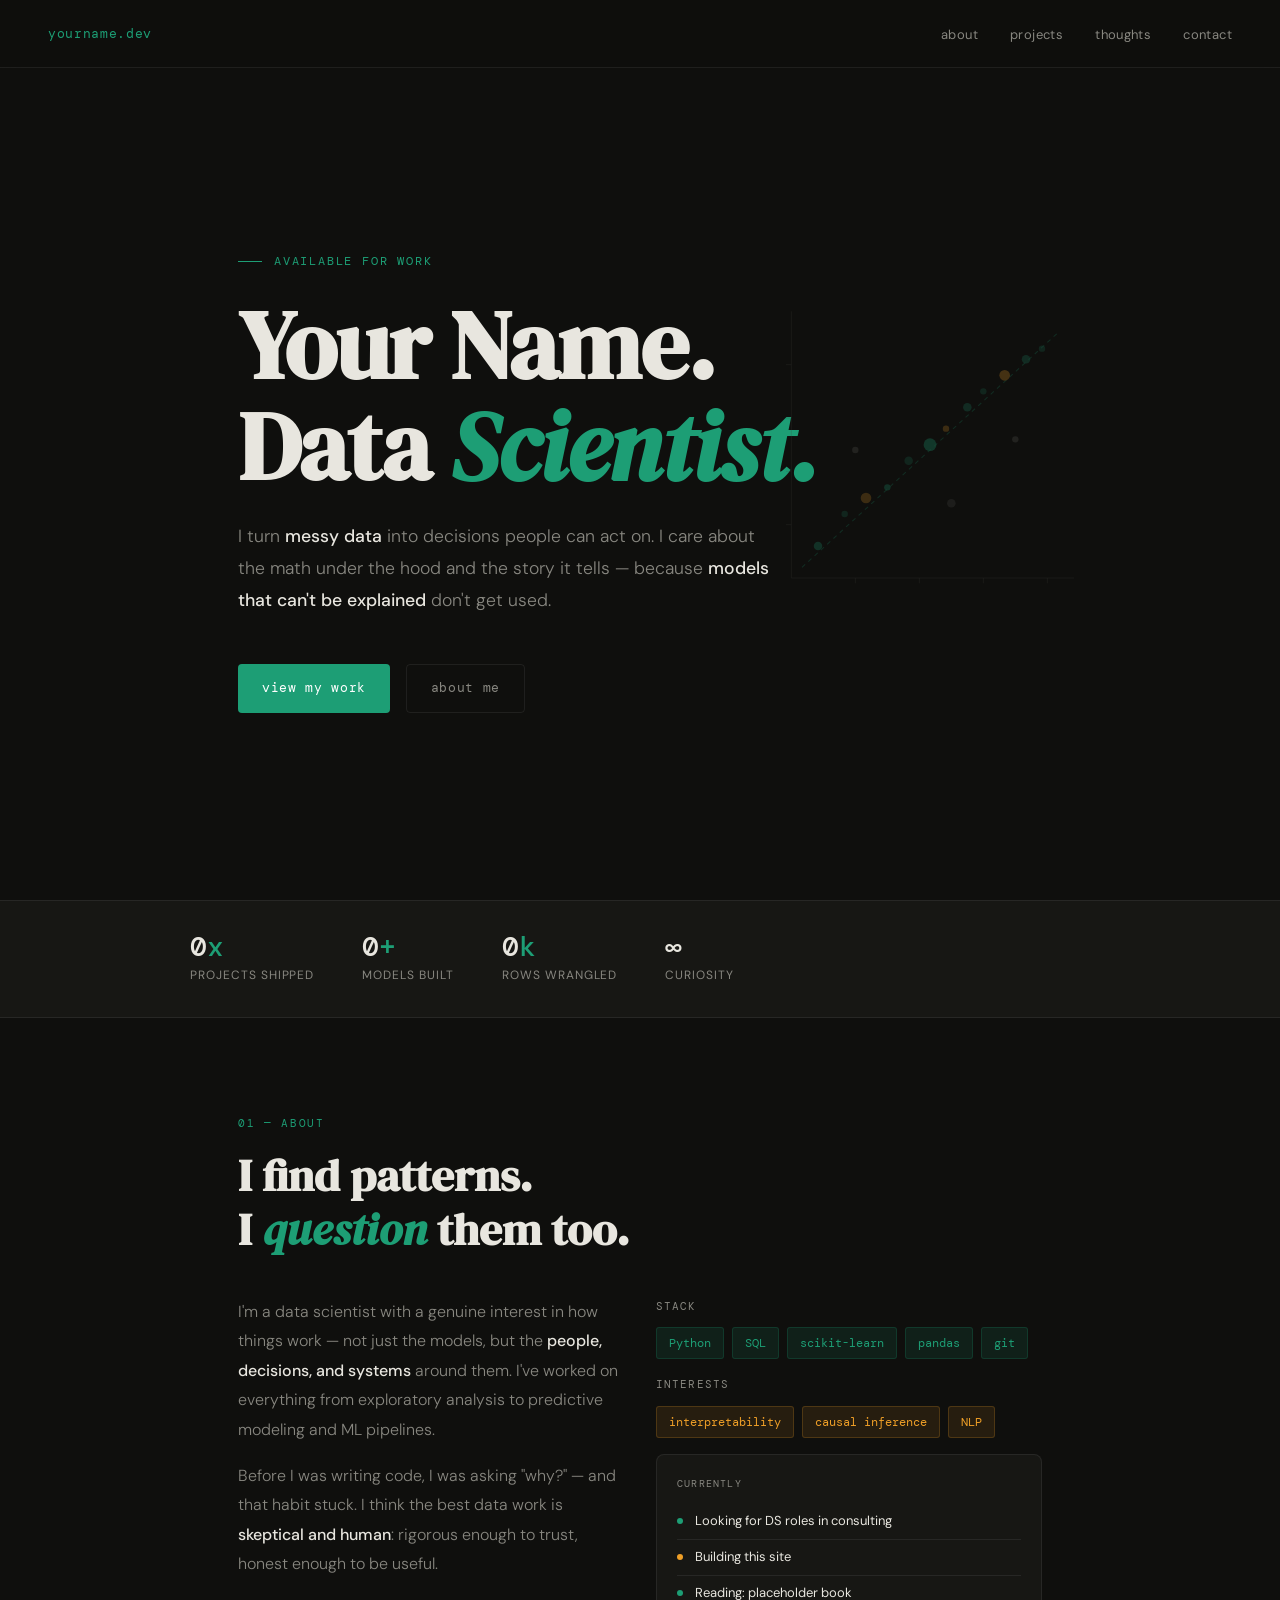
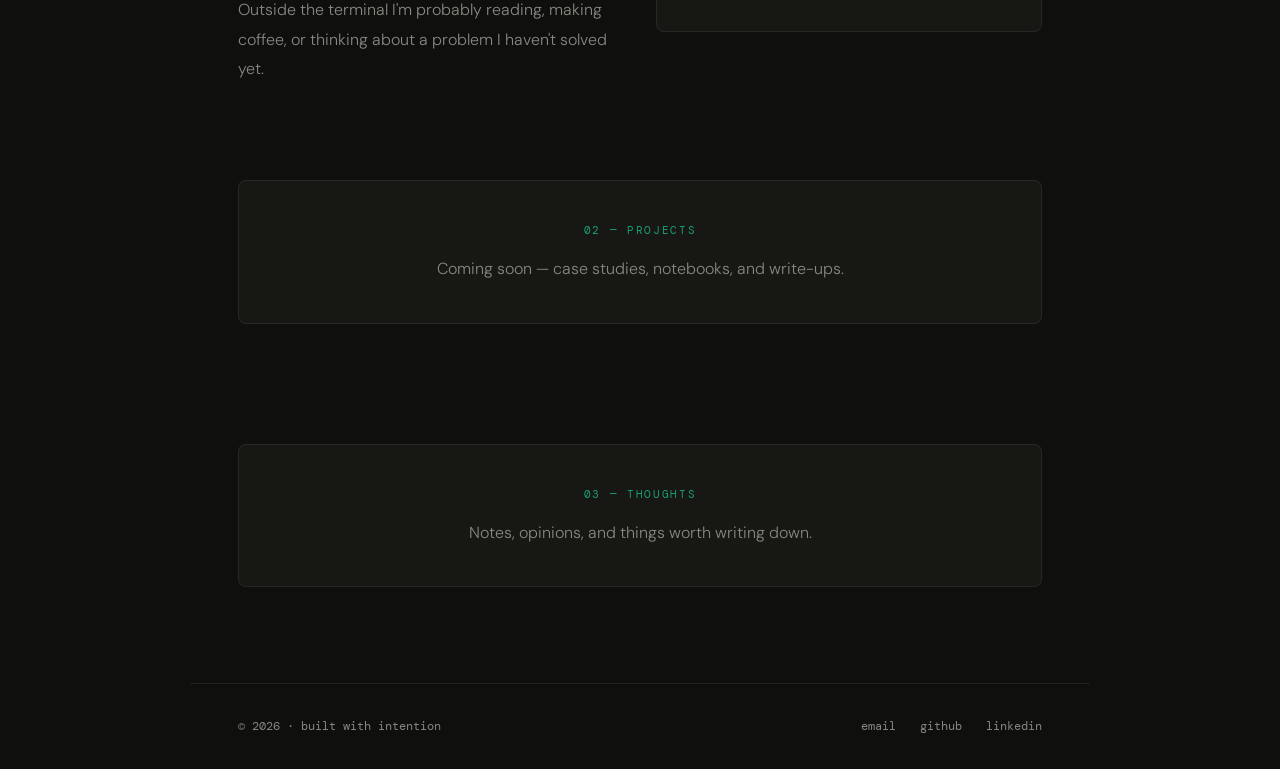
==== index.html @ d9381f77 "Sample Main Index" ====
<!DOCTYPE html>
<html lang="en">
<head>
<meta charset="UTF-8">
<meta name="viewport" content="width=device-width, initial-scale=1.0">
<title>Your Name — Data Scientist</title>
<link rel="preconnect" href="https://fonts.googleapis.com">
<link href="https://fonts.googleapis.com/css2?family=DM+Serif+Display:ital@0;1&family=DM+Mono:wght@400;500&family=DM+Sans:wght@300;400;500&display=swap" rel="stylesheet">
<style>
  *, *::before, *::after { box-sizing: border-box; margin: 0; padding: 0; }

  :root {
    --bg: #0f0f0d;
    --surface: #171714;
    --surface2: #1e1e1a;
    --border: rgba(255,255,255,0.07);
    --text: #e8e6df;
    --muted: #888780;
    --accent: #1D9E75;
    --accent-dim: rgba(29,158,117,0.12);
    --amber: #EF9F27;
    --serif: 'DM Serif Display', Georgia, serif;
    --sans: 'DM Sans', sans-serif;
    --mono: 'DM Mono', monospace;
  }

  html { scroll-behavior: smooth; }

  body {
    font-family: var(--sans);
    background: var(--bg);
    color: var(--text);
    min-height: 100vh;
    font-size: 16px;
    line-height: 1.7;
    -webkit-font-smoothing: antialiased;
  }

  /* NAV */
  nav {
    position: fixed; top: 0; left: 0; right: 0;
    z-index: 100;
    display: flex; align-items: center; justify-content: space-between;
    padding: 1.25rem 3rem;
    border-bottom: 1px solid var(--border);
    background: rgba(15,15,13,0.85);
    backdrop-filter: blur(12px);
  }
  .nav-logo {
    font-family: var(--mono);
    font-size: 13px;
    color: var(--accent);
    letter-spacing: 0.05em;
  }
  .nav-links { display: flex; gap: 2rem; list-style: none; }
  .nav-links a {
    font-size: 13px;
    color: var(--muted);
    text-decoration: none;
    letter-spacing: 0.03em;
    transition: color 0.2s;
  }
  .nav-links a:hover { color: var(--text); }

  /* HERO */
  .hero {
    min-height: 100vh;
    display: flex;
    flex-direction: column;
    justify-content: center;
    padding: 8rem 3rem 4rem;
    max-width: 900px;
    margin: 0 auto;
    position: relative;
  }

  .hero-eyebrow {
    font-family: var(--mono);
    font-size: 12px;
    color: var(--accent);
    letter-spacing: 0.15em;
    text-transform: uppercase;
    margin-bottom: 1.5rem;
    display: flex;
    align-items: center;
    gap: 0.75rem;
  }
  .hero-eyebrow::before {
    content: '';
    display: inline-block;
    width: 24px; height: 1px;
    background: var(--accent);
  }

  .hero-name {
    font-family: var(--serif);
    font-size: clamp(3rem, 8vw, 6rem);
    line-height: 1.05;
    color: var(--text);
    margin-bottom: 1.5rem;
    letter-spacing: -0.01em;
  }
  .hero-name em {
    font-style: italic;
    color: var(--accent);
  }

  .hero-bio {
    font-size: 1.1rem;
    color: var(--muted);
    max-width: 540px;
    line-height: 1.8;
    margin-bottom: 3rem;
    font-weight: 300;
  }
  .hero-bio strong { color: var(--text); font-weight: 500; }

  .hero-actions { display: flex; gap: 1rem; flex-wrap: wrap; }

  .btn {
    display: inline-flex; align-items: center; gap: 0.5rem;
    padding: 0.75rem 1.5rem;
    border-radius: 4px;
    font-size: 13px;
    font-family: var(--mono);
    letter-spacing: 0.05em;
    text-decoration: none;
    cursor: pointer;
    transition: all 0.2s;
    border: none;
  }
  .btn-primary {
    background: var(--accent);
    color: #fff;
  }
  .btn-primary:hover { opacity: 0.88; transform: translateY(-1px); }
  .btn-outline {
    background: transparent;
    color: var(--muted);
    border: 1px solid var(--border);
  }
  .btn-outline:hover { border-color: rgba(255,255,255,0.2); color: var(--text); }

  /* FLOATING DATA POINTS (decorative) */
  .hero-decoration {
    position: absolute;
    right: 0; top: 50%;
    transform: translateY(-50%);
    width: 320px;
    opacity: 0.4;
    pointer-events: none;
  }

  /* STATS STRIP */
  .stats-strip {
    background: var(--surface);
    border-top: 1px solid var(--border);
    border-bottom: 1px solid var(--border);
    padding: 2rem 3rem;
  }
  .stats-inner {
    max-width: 900px; margin: 0 auto;
    display: flex; gap: 3rem; flex-wrap: wrap;
  }
  .stat { display: flex; flex-direction: column; gap: 0.25rem; }
  .stat-num {
    font-family: var(--mono);
    font-size: 1.75rem;
    color: var(--text);
    font-weight: 500;
    line-height: 1;
  }
  .stat-num span { color: var(--accent); }
  .stat-label {
    font-size: 12px;
    color: var(--muted);
    letter-spacing: 0.08em;
    text-transform: uppercase;
  }

  /* ABOUT */
  .section {
    max-width: 900px; margin: 0 auto;
    padding: 6rem 3rem;
  }
  .section-tag {
    font-family: var(--mono);
    font-size: 11px;
    color: var(--accent);
    letter-spacing: 0.15em;
    text-transform: uppercase;
    margin-bottom: 1rem;
  }
  .section-title {
    font-family: var(--serif);
    font-size: clamp(2rem, 4vw, 2.8rem);
    line-height: 1.2;
    margin-bottom: 2.5rem;
    color: var(--text);
  }
  .section-title em { font-style: italic; color: var(--accent); }

  .about-grid {
    display: grid;
    grid-template-columns: 1fr 1fr;
    gap: 2rem;
  }
  .about-text {
    font-size: 1rem;
    color: var(--muted);
    line-height: 1.85;
    font-weight: 300;
  }
  .about-text strong { color: var(--text); font-weight: 500; }
  .about-text p + p { margin-top: 1rem; }

  .about-sidebar { display: flex; flex-direction: column; gap: 1rem; }

  .tag-group { display: flex; flex-direction: column; gap: 0.75rem; }
  .tag-label {
    font-family: var(--mono);
    font-size: 11px;
    color: var(--muted);
    letter-spacing: 0.1em;
    text-transform: uppercase;
  }
  .tags { display: flex; gap: 0.5rem; flex-wrap: wrap; }
  .tag {
    background: var(--accent-dim);
    color: var(--accent);
    font-size: 12px;
    font-family: var(--mono);
    padding: 0.3rem 0.75rem;
    border-radius: 3px;
    border: 1px solid rgba(29,158,117,0.2);
  }
  .tag.amber {
    background: rgba(239,159,39,0.1);
    color: var(--amber);
    border-color: rgba(239,159,39,0.2);
  }

  /* CURRENTLY section */
  .currently-card {
    background: var(--surface);
    border: 1px solid var(--border);
    border-radius: 8px;
    padding: 1.25rem;
  }
  .currently-card .card-label {
    font-family: var(--mono);
    font-size: 10px;
    color: var(--muted);
    letter-spacing: 0.12em;
    text-transform: uppercase;
    margin-bottom: 0.75rem;
  }
  .currently-item {
    display: flex; align-items: flex-start; gap: 0.75rem;
    font-size: 13px;
    color: var(--text);
    padding: 0.4rem 0;
    border-bottom: 1px solid var(--border);
  }
  .currently-item:last-child { border-bottom: none; }
  .dot {
    width: 6px; height: 6px; border-radius: 50%;
    background: var(--accent);
    flex-shrink: 0;
    margin-top: 0.5rem;
  }
  .dot.amber { background: var(--amber); }

  /* FOOTER */
  footer {
    border-top: 1px solid var(--border);
    padding: 2rem 3rem;
    max-width: 900px;
    margin: 0 auto;
    display: flex;
    justify-content: space-between;
    align-items: center;
    flex-wrap: wrap;
    gap: 1rem;
  }
  .footer-left {
    font-family: var(--mono);
    font-size: 12px;
    color: var(--muted);
  }
  .footer-links { display: flex; gap: 1.5rem; }
  .footer-links a {
    font-size: 12px;
    color: var(--muted);
    text-decoration: none;
    font-family: var(--mono);
    transition: color 0.2s;
  }
  .footer-links a:hover { color: var(--accent); }

  /* SCROLL ANIMATION */
  .fade-up {
    opacity: 0;
    transform: translateY(24px);
    transition: opacity 0.6s ease, transform 0.6s ease;
  }
  .fade-up.visible {
    opacity: 1;
    transform: translateY(0);
  }

  @media (max-width: 680px) {
    nav { padding: 1rem 1.5rem; }
    .hero, .section { padding-left: 1.5rem; padding-right: 1.5rem; }
    .stats-strip { padding: 1.5rem; }
    .stats-inner { gap: 1.5rem; }
    .about-grid { grid-template-columns: 1fr; }
    .hero-decoration { display: none; }
    footer { padding: 1.5rem; }
  }
</style>
</head>
<body>

<nav>
  <span class="nav-logo">yourname.dev</span>
  <ul class="nav-links">
    <li><a href="#about">about</a></li>
    <li><a href="#projects">projects</a></li>
    <li><a href="#thoughts">thoughts</a></li>
    <li><a href="#contact">contact</a></li>
  </ul>
</nav>

<!-- HERO -->
<section class="hero">
  <div class="hero-eyebrow">available for work</div>
  <h1 class="hero-name">
    Your Name.<br>
    Data <em>Scientist.</em>
  </h1>
  <p class="hero-bio">
    I turn <strong>messy data</strong> into decisions people can act on.
    I care about the math under the hood and the story it tells
    — because <strong>models that can't be explained</strong> don't get used.
  </p>
  <div class="hero-actions">
    <a href="#projects" class="btn btn-primary">view my work</a>
    <a href="#about" class="btn btn-outline">about me</a>
  </div>

  <!-- decorative scatter plot -->
  <svg class="hero-decoration" viewBox="0 0 300 300" fill="none" xmlns="http://www.w3.org/2000/svg">
    <line x1="30" y1="260" x2="270" y2="40" stroke="#1D9E75" stroke-width="1" stroke-dasharray="4 4" opacity="0.5"/>
    <circle cx="45" cy="240" r="4" fill="#1D9E75" opacity="0.6"/>
    <circle cx="70" cy="210" r="3" fill="#1D9E75" opacity="0.4"/>
    <circle cx="90" cy="195" r="5" fill="#EF9F27" opacity="0.5"/>
    <circle cx="110" cy="185" r="3" fill="#1D9E75" opacity="0.6"/>
    <circle cx="130" cy="160" r="4" fill="#1D9E75" opacity="0.4"/>
    <circle cx="150" cy="145" r="6" fill="#1D9E75" opacity="0.7"/>
    <circle cx="165" cy="130" r="3" fill="#EF9F27" opacity="0.5"/>
    <circle cx="185" cy="110" r="4" fill="#1D9E75" opacity="0.5"/>
    <circle cx="200" cy="95" r="3" fill="#1D9E75" opacity="0.4"/>
    <circle cx="220" cy="80" r="5" fill="#EF9F27" opacity="0.6"/>
    <circle cx="240" cy="65" r="4" fill="#1D9E75" opacity="0.5"/>
    <circle cx="255" cy="55" r="3" fill="#1D9E75" opacity="0.4"/>
    <circle cx="80" cy="150" r="3" fill="#888780" opacity="0.4"/>
    <circle cx="170" cy="200" r="4" fill="#888780" opacity="0.3"/>
    <circle cx="230" cy="140" r="3" fill="#888780" opacity="0.4"/>
    <line x1="20" y1="270" x2="285" y2="270" stroke="#444441" stroke-width="0.5"/>
    <line x1="20" y1="270" x2="20" y2="20" stroke="#444441" stroke-width="0.5"/>
    <line x1="20" y1="220" x2="15" y2="220" stroke="#444441" stroke-width="0.5"/>
    <line x1="20" y1="170" x2="15" y2="170" stroke="#444441" stroke-width="0.5"/>
    <line x1="20" y1="120" x2="15" y2="120" stroke="#444441" stroke-width="0.5"/>
    <line x1="20" y1="70" x2="15" y2="70" stroke="#444441" stroke-width="0.5"/>
    <line x1="80" y1="270" x2="80" y2="275" stroke="#444441" stroke-width="0.5"/>
    <line x1="140" y1="270" x2="140" y2="275" stroke="#444441" stroke-width="0.5"/>
    <line x1="200" y1="270" x2="200" y2="275" stroke="#444441" stroke-width="0.5"/>
    <line x1="260" y1="270" x2="260" y2="275" stroke="#444441" stroke-width="0.5"/>
  </svg>
</section>

<!-- STATS STRIP -->
<div class="stats-strip">
  <div class="stats-inner">
    <div class="stat">
      <span class="stat-num">0<span>x</span></span>
      <span class="stat-label">projects shipped</span>
    </div>
    <div class="stat">
      <span class="stat-num">0<span>+</span></span>
      <span class="stat-label">models built</span>
    </div>
    <div class="stat">
      <span class="stat-num">0<span>k</span></span>
      <span class="stat-label">rows wrangled</span>
    </div>
    <div class="stat">
      <span class="stat-num">∞</span>
      <span class="stat-label">curiosity</span>
    </div>
  </div>
</div>

<!-- ABOUT -->
<section class="section fade-up" id="about">
  <div class="section-tag">01 — about</div>
  <h2 class="section-title">I find patterns.<br>I <em>question</em> them too.</h2>

  <div class="about-grid">
    <div class="about-text">
      <p>
        I'm a data scientist with a genuine interest in how things work —
        not just the models, but the <strong>people, decisions, and systems</strong> around them.
        I've worked on everything from exploratory analysis to predictive modeling and ML pipelines.
      </p>
      <p>
        Before I was writing code, I was asking "why?" — and that habit stuck.
        I think the best data work is <strong>skeptical and human</strong>: rigorous enough to trust,
        honest enough to be useful.
      </p>
      <p>
        Outside the terminal I'm probably reading, making coffee,
        or thinking about a problem I haven't solved yet.
      </p>
    </div>

    <div class="about-sidebar">
      <div class="tag-group">
        <span class="tag-label">stack</span>
        <div class="tags">
          <span class="tag">Python</span>
          <span class="tag">SQL</span>
          <span class="tag">scikit-learn</span>
          <span class="tag">pandas</span>
          <span class="tag">git</span>
        </div>
      </div>

      <div class="tag-group">
        <span class="tag-label">interests</span>
        <div class="tags">
          <span class="tag amber">interpretability</span>
          <span class="tag amber">causal inference</span>
          <span class="tag amber">NLP</span>
        </div>
      </div>

      <div class="currently-card">
        <div class="card-label">currently</div>
        <div class="currently-item">
          <div class="dot"></div>
          <span>Looking for DS roles in consulting</span>
        </div>
        <div class="currently-item">
          <div class="dot amber"></div>
          <span>Building this site</span>
        </div>
        <div class="currently-item">
          <div class="dot"></div>
          <span>Reading: placeholder book</span>
        </div>
      </div>
    </div>
  </div>
</section>

<!-- TEASER SECTIONS -->
<section class="section fade-up" id="projects" style="padding-top: 0;">
  <div style="border: 1px solid var(--border); border-radius: 8px; padding: 2.5rem; text-align: center; background: var(--surface);">
    <div class="section-tag" style="justify-content: center; display: block;">02 — projects</div>
    <p style="color: var(--muted); font-size: 1rem; margin-top: 0.5rem; font-weight: 300;">
      Coming soon — case studies, notebooks, and write-ups.
    </p>
  </div>
</section>

<section class="section fade-up" id="thoughts" style="padding-top: 1.5rem;">
  <div style="border: 1px solid var(--border); border-radius: 8px; padding: 2.5rem; text-align: center; background: var(--surface);">
    <div class="section-tag" style="justify-content: center; display: block;">03 — thoughts</div>
    <p style="color: var(--muted); font-size: 1rem; margin-top: 0.5rem; font-weight: 300;">
      Notes, opinions, and things worth writing down.
    </p>
  </div>
</section>

<!-- FOOTER -->
<footer id="contact">
  <div class="footer-left">
    &copy; 2026 · built with intention
  </div>
  <div class="footer-links">
    <a href="mailto:you@yourname.dev">email</a>
    <a href="https://github.com" target="_blank">github</a>
    <a href="https://linkedin.com" target="_blank">linkedin</a>
  </div>
</footer>

<script>
const observer = new IntersectionObserver((entries) => {
  entries.forEach(e => {
    if (e.isIntersecting) { e.target.classList.add('visible'); }
  });
}, { threshold: 0.1 });
document.querySelectorAll('.fade-up').forEach(el => observer.observe(el));
</script>
</body>
</html>
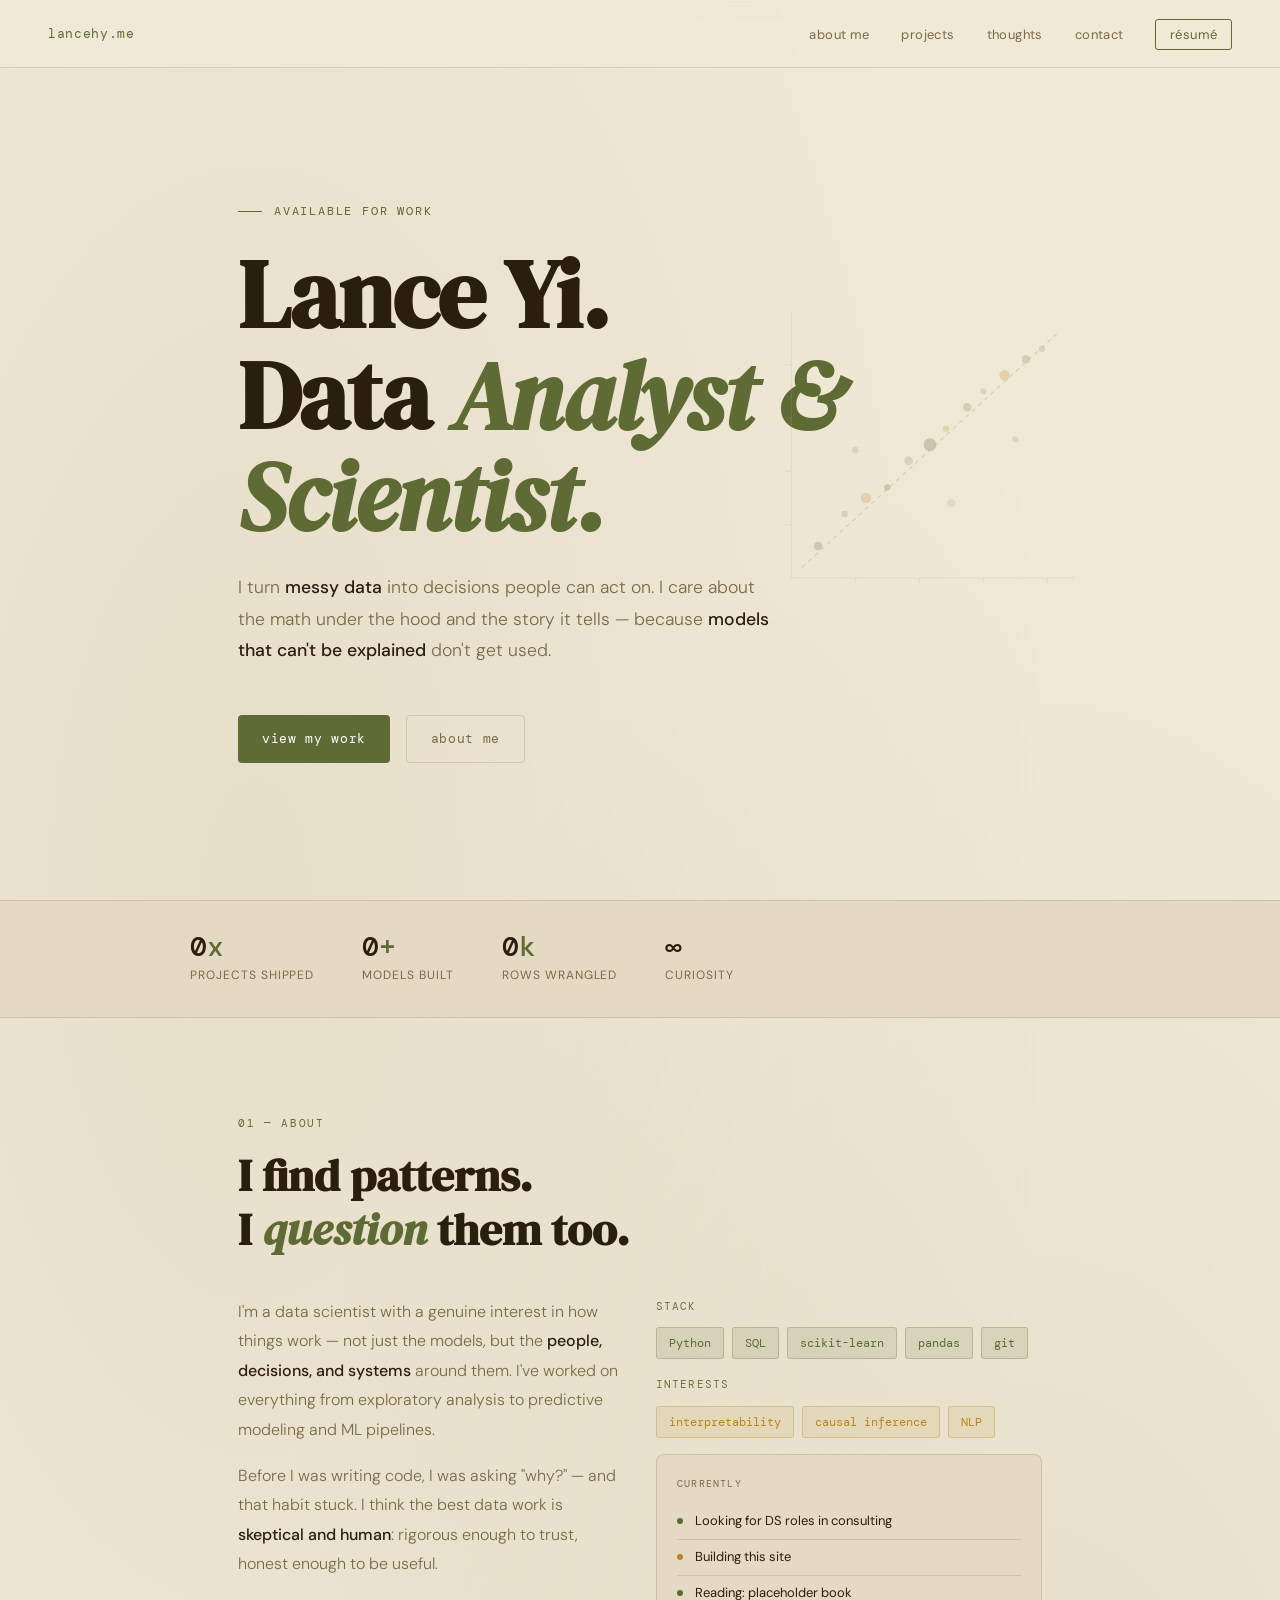
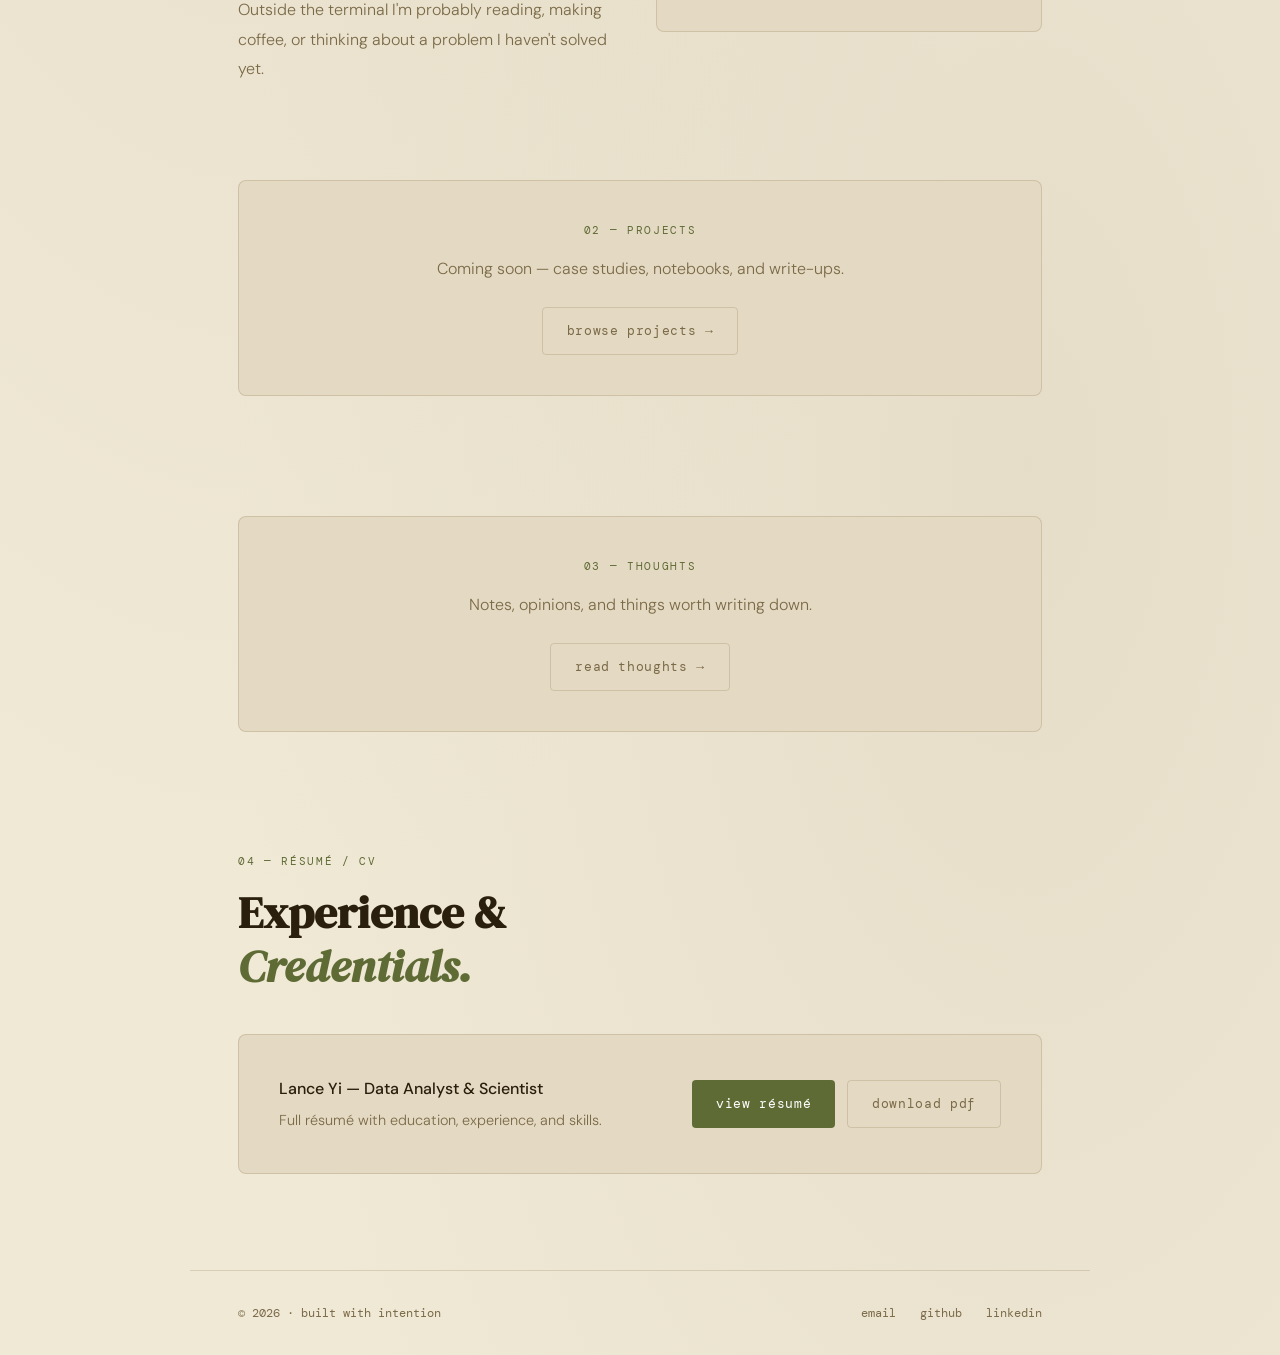
==== commit 9c3c7579: "Restructure site with Greco-Roman theme, resume section, and folder layout - Apply marble/olive/gold" ====
--- a/index.html
+++ b/index.html
@@ -3,332 +3,19 @@
 <head>
 <meta charset="UTF-8">
 <meta name="viewport" content="width=device-width, initial-scale=1.0">
-<title>Your Name — Data Scientist</title>
-<link rel="preconnect" href="https://fonts.googleapis.com">
-<link href="https://fonts.googleapis.com/css2?family=DM+Serif+Display:ital@0;1&family=DM+Mono:wght@400;500&family=DM+Sans:wght@300;400;500&display=swap" rel="stylesheet">
-<style>
-  *, *::before, *::after { box-sizing: border-box; margin: 0; padding: 0; }
-
-  :root {
-    --bg: #0f0f0d;
-    --surface: #171714;
-    --surface2: #1e1e1a;
-    --border: rgba(255,255,255,0.07);
-    --text: #e8e6df;
-    --muted: #888780;
-    --accent: #1D9E75;
-    --accent-dim: rgba(29,158,117,0.12);
-    --amber: #EF9F27;
-    --serif: 'DM Serif Display', Georgia, serif;
-    --sans: 'DM Sans', sans-serif;
-    --mono: 'DM Mono', monospace;
-  }
-
-  html { scroll-behavior: smooth; }
-
-  body {
-    font-family: var(--sans);
-    background: var(--bg);
-    color: var(--text);
-    min-height: 100vh;
-    font-size: 16px;
-    line-height: 1.7;
-    -webkit-font-smoothing: antialiased;
-  }
-
-  /* NAV */
-  nav {
-    position: fixed; top: 0; left: 0; right: 0;
-    z-index: 100;
-    display: flex; align-items: center; justify-content: space-between;
-    padding: 1.25rem 3rem;
-    border-bottom: 1px solid var(--border);
-    background: rgba(15,15,13,0.85);
-    backdrop-filter: blur(12px);
-  }
-  .nav-logo {
-    font-family: var(--mono);
-    font-size: 13px;
-    color: var(--accent);
-    letter-spacing: 0.05em;
-  }
-  .nav-links { display: flex; gap: 2rem; list-style: none; }
-  .nav-links a {
-    font-size: 13px;
-    color: var(--muted);
-    text-decoration: none;
-    letter-spacing: 0.03em;
-    transition: color 0.2s;
-  }
-  .nav-links a:hover { color: var(--text); }
-
-  /* HERO */
-  .hero {
-    min-height: 100vh;
-    display: flex;
-    flex-direction: column;
-    justify-content: center;
-    padding: 8rem 3rem 4rem;
-    max-width: 900px;
-    margin: 0 auto;
-    position: relative;
-  }
-
-  .hero-eyebrow {
-    font-family: var(--mono);
-    font-size: 12px;
-    color: var(--accent);
-    letter-spacing: 0.15em;
-    text-transform: uppercase;
-    margin-bottom: 1.5rem;
-    display: flex;
-    align-items: center;
-    gap: 0.75rem;
-  }
-  .hero-eyebrow::before {
-    content: '';
-    display: inline-block;
-    width: 24px; height: 1px;
-    background: var(--accent);
-  }
-
-  .hero-name {
-    font-family: var(--serif);
-    font-size: clamp(3rem, 8vw, 6rem);
-    line-height: 1.05;
-    color: var(--text);
-    margin-bottom: 1.5rem;
-    letter-spacing: -0.01em;
-  }
-  .hero-name em {
-    font-style: italic;
-    color: var(--accent);
-  }
-
-  .hero-bio {
-    font-size: 1.1rem;
-    color: var(--muted);
-    max-width: 540px;
-    line-height: 1.8;
-    margin-bottom: 3rem;
-    font-weight: 300;
-  }
-  .hero-bio strong { color: var(--text); font-weight: 500; }
-
-  .hero-actions { display: flex; gap: 1rem; flex-wrap: wrap; }
-
-  .btn {
-    display: inline-flex; align-items: center; gap: 0.5rem;
-    padding: 0.75rem 1.5rem;
-    border-radius: 4px;
-    font-size: 13px;
-    font-family: var(--mono);
-    letter-spacing: 0.05em;
-    text-decoration: none;
-    cursor: pointer;
-    transition: all 0.2s;
-    border: none;
-  }
-  .btn-primary {
-    background: var(--accent);
-    color: #fff;
-  }
-  .btn-primary:hover { opacity: 0.88; transform: translateY(-1px); }
-  .btn-outline {
-    background: transparent;
-    color: var(--muted);
-    border: 1px solid var(--border);
-  }
-  .btn-outline:hover { border-color: rgba(255,255,255,0.2); color: var(--text); }
-
-  /* FLOATING DATA POINTS (decorative) */
-  .hero-decoration {
-    position: absolute;
-    right: 0; top: 50%;
-    transform: translateY(-50%);
-    width: 320px;
-    opacity: 0.4;
-    pointer-events: none;
-  }
-
-  /* STATS STRIP */
-  .stats-strip {
-    background: var(--surface);
-    border-top: 1px solid var(--border);
-    border-bottom: 1px solid var(--border);
-    padding: 2rem 3rem;
-  }
-  .stats-inner {
-    max-width: 900px; margin: 0 auto;
-    display: flex; gap: 3rem; flex-wrap: wrap;
-  }
-  .stat { display: flex; flex-direction: column; gap: 0.25rem; }
-  .stat-num {
-    font-family: var(--mono);
-    font-size: 1.75rem;
-    color: var(--text);
-    font-weight: 500;
-    line-height: 1;
-  }
-  .stat-num span { color: var(--accent); }
-  .stat-label {
-    font-size: 12px;
-    color: var(--muted);
-    letter-spacing: 0.08em;
-    text-transform: uppercase;
-  }
-
-  /* ABOUT */
-  .section {
-    max-width: 900px; margin: 0 auto;
-    padding: 6rem 3rem;
-  }
-  .section-tag {
-    font-family: var(--mono);
-    font-size: 11px;
-    color: var(--accent);
-    letter-spacing: 0.15em;
-    text-transform: uppercase;
-    margin-bottom: 1rem;
-  }
-  .section-title {
-    font-family: var(--serif);
-    font-size: clamp(2rem, 4vw, 2.8rem);
-    line-height: 1.2;
-    margin-bottom: 2.5rem;
-    color: var(--text);
-  }
-  .section-title em { font-style: italic; color: var(--accent); }
-
-  .about-grid {
-    display: grid;
-    grid-template-columns: 1fr 1fr;
-    gap: 2rem;
-  }
-  .about-text {
-    font-size: 1rem;
-    color: var(--muted);
-    line-height: 1.85;
-    font-weight: 300;
-  }
-  .about-text strong { color: var(--text); font-weight: 500; }
-  .about-text p + p { margin-top: 1rem; }
-
-  .about-sidebar { display: flex; flex-direction: column; gap: 1rem; }
-
-  .tag-group { display: flex; flex-direction: column; gap: 0.75rem; }
-  .tag-label {
-    font-family: var(--mono);
-    font-size: 11px;
-    color: var(--muted);
-    letter-spacing: 0.1em;
-    text-transform: uppercase;
-  }
-  .tags { display: flex; gap: 0.5rem; flex-wrap: wrap; }
-  .tag {
-    background: var(--accent-dim);
-    color: var(--accent);
-    font-size: 12px;
-    font-family: var(--mono);
-    padding: 0.3rem 0.75rem;
-    border-radius: 3px;
-    border: 1px solid rgba(29,158,117,0.2);
-  }
-  .tag.amber {
-    background: rgba(239,159,39,0.1);
-    color: var(--amber);
-    border-color: rgba(239,159,39,0.2);
-  }
-
-  /* CURRENTLY section */
-  .currently-card {
-    background: var(--surface);
-    border: 1px solid var(--border);
-    border-radius: 8px;
-    padding: 1.25rem;
-  }
-  .currently-card .card-label {
-    font-family: var(--mono);
-    font-size: 10px;
-    color: var(--muted);
-    letter-spacing: 0.12em;
-    text-transform: uppercase;
-    margin-bottom: 0.75rem;
-  }
-  .currently-item {
-    display: flex; align-items: flex-start; gap: 0.75rem;
-    font-size: 13px;
-    color: var(--text);
-    padding: 0.4rem 0;
-    border-bottom: 1px solid var(--border);
-  }
-  .currently-item:last-child { border-bottom: none; }
-  .dot {
-    width: 6px; height: 6px; border-radius: 50%;
-    background: var(--accent);
-    flex-shrink: 0;
-    margin-top: 0.5rem;
-  }
-  .dot.amber { background: var(--amber); }
-
-  /* FOOTER */
-  footer {
-    border-top: 1px solid var(--border);
-    padding: 2rem 3rem;
-    max-width: 900px;
-    margin: 0 auto;
-    display: flex;
-    justify-content: space-between;
-    align-items: center;
-    flex-wrap: wrap;
-    gap: 1rem;
-  }
-  .footer-left {
-    font-family: var(--mono);
-    font-size: 12px;
-    color: var(--muted);
-  }
-  .footer-links { display: flex; gap: 1.5rem; }
-  .footer-links a {
-    font-size: 12px;
-    color: var(--muted);
-    text-decoration: none;
-    font-family: var(--mono);
-    transition: color 0.2s;
-  }
-  .footer-links a:hover { color: var(--accent); }
-
-  /* SCROLL ANIMATION */
-  .fade-up {
-    opacity: 0;
-    transform: translateY(24px);
-    transition: opacity 0.6s ease, transform 0.6s ease;
-  }
-  .fade-up.visible {
-    opacity: 1;
-    transform: translateY(0);
-  }
-
-  @media (max-width: 680px) {
-    nav { padding: 1rem 1.5rem; }
-    .hero, .section { padding-left: 1.5rem; padding-right: 1.5rem; }
-    .stats-strip { padding: 1.5rem; }
-    .stats-inner { gap: 1.5rem; }
-    .about-grid { grid-template-columns: 1fr; }
-    .hero-decoration { display: none; }
-    footer { padding: 1.5rem; }
-  }
-</style>
+<title>Lance Yi — Data Scientist</title>
+<link rel="stylesheet" href="assets/css/style.css">
 </head>
 <body>
 
 <nav>
-  <span class="nav-logo">yourname.dev</span>
+  <a class="nav-logo" href="/">lancehy.me</a>
   <ul class="nav-links">
-    <li><a href="#about">about</a></li>
-    <li><a href="#projects">projects</a></li>
-    <li><a href="#thoughts">thoughts</a></li>
+    <li><a href="#about">about me</a></li>
+    <li><a href="projects/">projects</a></li>
+    <li><a href="thoughts/">thoughts</a></li>
     <li><a href="#contact">contact</a></li>
+    <li><a href="resume.pdf" target="_blank" rel="noopener" class="nav-resume">résumé</a></li>
   </ul>
 </nav>
 
@@ -336,8 +23,8 @@
 <section class="hero">
   <div class="hero-eyebrow">available for work</div>
   <h1 class="hero-name">
-    Your Name.<br>
-    Data <em>Scientist.</em>
+    Lance Yi.<br>
+    Data <em>Analyst & Scientist.</em>
   </h1>
   <p class="hero-bio">
     I turn <strong>messy data</strong> into decisions people can act on.
@@ -345,38 +32,38 @@
     — because <strong>models that can't be explained</strong> don't get used.
   </p>
   <div class="hero-actions">
-    <a href="#projects" class="btn btn-primary">view my work</a>
+    <a href="projects/" class="btn btn-primary">view my work</a>
     <a href="#about" class="btn btn-outline">about me</a>
   </div>
 
   <!-- decorative scatter plot -->
   <svg class="hero-decoration" viewBox="0 0 300 300" fill="none" xmlns="http://www.w3.org/2000/svg">
-    <line x1="30" y1="260" x2="270" y2="40" stroke="#1D9E75" stroke-width="1" stroke-dasharray="4 4" opacity="0.5"/>
-    <circle cx="45" cy="240" r="4" fill="#1D9E75" opacity="0.6"/>
-    <circle cx="70" cy="210" r="3" fill="#1D9E75" opacity="0.4"/>
-    <circle cx="90" cy="195" r="5" fill="#EF9F27" opacity="0.5"/>
-    <circle cx="110" cy="185" r="3" fill="#1D9E75" opacity="0.6"/>
-    <circle cx="130" cy="160" r="4" fill="#1D9E75" opacity="0.4"/>
-    <circle cx="150" cy="145" r="6" fill="#1D9E75" opacity="0.7"/>
-    <circle cx="165" cy="130" r="3" fill="#EF9F27" opacity="0.5"/>
-    <circle cx="185" cy="110" r="4" fill="#1D9E75" opacity="0.5"/>
-    <circle cx="200" cy="95" r="3" fill="#1D9E75" opacity="0.4"/>
-    <circle cx="220" cy="80" r="5" fill="#EF9F27" opacity="0.6"/>
-    <circle cx="240" cy="65" r="4" fill="#1D9E75" opacity="0.5"/>
-    <circle cx="255" cy="55" r="3" fill="#1D9E75" opacity="0.4"/>
-    <circle cx="80" cy="150" r="3" fill="#888780" opacity="0.4"/>
-    <circle cx="170" cy="200" r="4" fill="#888780" opacity="0.3"/>
-    <circle cx="230" cy="140" r="3" fill="#888780" opacity="0.4"/>
-    <line x1="20" y1="270" x2="285" y2="270" stroke="#444441" stroke-width="0.5"/>
-    <line x1="20" y1="270" x2="20" y2="20" stroke="#444441" stroke-width="0.5"/>
-    <line x1="20" y1="220" x2="15" y2="220" stroke="#444441" stroke-width="0.5"/>
-    <line x1="20" y1="170" x2="15" y2="170" stroke="#444441" stroke-width="0.5"/>
-    <line x1="20" y1="120" x2="15" y2="120" stroke="#444441" stroke-width="0.5"/>
-    <line x1="20" y1="70" x2="15" y2="70" stroke="#444441" stroke-width="0.5"/>
-    <line x1="80" y1="270" x2="80" y2="275" stroke="#444441" stroke-width="0.5"/>
-    <line x1="140" y1="270" x2="140" y2="275" stroke="#444441" stroke-width="0.5"/>
-    <line x1="200" y1="270" x2="200" y2="275" stroke="#444441" stroke-width="0.5"/>
-    <line x1="260" y1="270" x2="260" y2="275" stroke="#444441" stroke-width="0.5"/>
+    <line x1="30" y1="260" x2="270" y2="40" stroke="#5E6B35" stroke-width="1" stroke-dasharray="4 4" opacity="0.5"/>
+    <circle cx="45" cy="240" r="4" fill="#5E6B35" opacity="0.6"/>
+    <circle cx="70" cy="210" r="3" fill="#5E6B35" opacity="0.4"/>
+    <circle cx="90" cy="195" r="5" fill="#B8861E" opacity="0.55"/>
+    <circle cx="110" cy="185" r="3" fill="#5E6B35" opacity="0.6"/>
+    <circle cx="130" cy="160" r="4" fill="#5E6B35" opacity="0.4"/>
+    <circle cx="150" cy="145" r="6" fill="#5E6B35" opacity="0.65"/>
+    <circle cx="165" cy="130" r="3" fill="#B8861E" opacity="0.55"/>
+    <circle cx="185" cy="110" r="4" fill="#5E6B35" opacity="0.5"/>
+    <circle cx="200" cy="95" r="3" fill="#5E6B35" opacity="0.4"/>
+    <circle cx="220" cy="80" r="5" fill="#B8861E" opacity="0.6"/>
+    <circle cx="240" cy="65" r="4" fill="#5E6B35" opacity="0.5"/>
+    <circle cx="255" cy="55" r="3" fill="#5E6B35" opacity="0.4"/>
+    <circle cx="80" cy="150" r="3" fill="#7A6A48" opacity="0.4"/>
+    <circle cx="170" cy="200" r="4" fill="#7A6A48" opacity="0.3"/>
+    <circle cx="230" cy="140" r="3" fill="#7A6A48" opacity="0.4"/>
+    <line x1="20" y1="270" x2="285" y2="270" stroke="#B5A88A" stroke-width="0.5"/>
+    <line x1="20" y1="270" x2="20" y2="20" stroke="#B5A88A" stroke-width="0.5"/>
+    <line x1="20" y1="220" x2="15" y2="220" stroke="#B5A88A" stroke-width="0.5"/>
+    <line x1="20" y1="170" x2="15" y2="170" stroke="#B5A88A" stroke-width="0.5"/>
+    <line x1="20" y1="120" x2="15" y2="120" stroke="#B5A88A" stroke-width="0.5"/>
+    <line x1="20" y1="70" x2="15" y2="70" stroke="#B5A88A" stroke-width="0.5"/>
+    <line x1="80" y1="270" x2="80" y2="275" stroke="#B5A88A" stroke-width="0.5"/>
+    <line x1="140" y1="270" x2="140" y2="275" stroke="#B5A88A" stroke-width="0.5"/>
+    <line x1="200" y1="270" x2="200" y2="275" stroke="#B5A88A" stroke-width="0.5"/>
+    <line x1="260" y1="270" x2="260" y2="275" stroke="#B5A88A" stroke-width="0.5"/>
   </svg>
 </section>
 
@@ -465,22 +152,45 @@
   </div>
 </section>
 
-<!-- TEASER SECTIONS -->
+<!-- PROJECTS TEASER -->
 <section class="section fade-up" id="projects" style="padding-top: 0;">
   <div style="border: 1px solid var(--border); border-radius: 8px; padding: 2.5rem; text-align: center; background: var(--surface);">
-    <div class="section-tag" style="justify-content: center; display: block;">02 — projects</div>
+    <div class="section-tag" style="display: block;">02 — projects</div>
     <p style="color: var(--muted); font-size: 1rem; margin-top: 0.5rem; font-weight: 300;">
       Coming soon — case studies, notebooks, and write-ups.
     </p>
-  </div>
-</section>
-
+    <div style="margin-top: 1.5rem;">
+      <a href="projects/" class="btn btn-outline">browse projects →</a>
+    </div>
+  </div>
+</section>
+
+<!-- THOUGHTS TEASER -->
 <section class="section fade-up" id="thoughts" style="padding-top: 1.5rem;">
   <div style="border: 1px solid var(--border); border-radius: 8px; padding: 2.5rem; text-align: center; background: var(--surface);">
-    <div class="section-tag" style="justify-content: center; display: block;">03 — thoughts</div>
+    <div class="section-tag" style="display: block;">03 — thoughts</div>
     <p style="color: var(--muted); font-size: 1rem; margin-top: 0.5rem; font-weight: 300;">
       Notes, opinions, and things worth writing down.
     </p>
+    <div style="margin-top: 1.5rem;">
+      <a href="thoughts/" class="btn btn-outline">read thoughts →</a>
+    </div>
+  </div>
+</section>
+
+<!-- RESUME -->
+<section class="section fade-up" id="resume" style="padding-top: 1.5rem;">
+  <div class="section-tag">04 — résumé / cv</div>
+  <h2 class="section-title">Experience &amp;<br><em>Credentials.</em></h2>
+  <div style="border: 1px solid var(--border); border-radius: 8px; padding: 2.5rem; background: var(--surface); display: flex; justify-content: space-between; align-items: center; flex-wrap: wrap; gap: 2rem;">
+    <div>
+      <p style="color: var(--text); font-size: 1rem; font-weight: 500; margin-bottom: 0.4rem;">Lance Yi — Data Analyst &amp; Scientist</p>
+      <p style="color: var(--muted); font-size: 0.9rem; font-weight: 300;">Full résumé with education, experience, and skills.</p>
+    </div>
+    <div style="display: flex; gap: 0.75rem; flex-wrap: wrap;">
+      <a href="resume.pdf" target="_blank" rel="noopener" class="btn btn-primary">view résumé</a>
+      <a href="resume.pdf" download class="btn btn-outline">download pdf</a>
+    </div>
   </div>
 </section>
 
@@ -490,19 +200,12 @@
     &copy; 2026 · built with intention
   </div>
   <div class="footer-links">
-    <a href="mailto:you@yourname.dev">email</a>
-    <a href="https://github.com" target="_blank">github</a>
-    <a href="https://linkedin.com" target="_blank">linkedin</a>
+    <a href="mailto:you@lancehy.me">email</a>
+    <a href="https://github.com" target="_blank" rel="noopener">github</a>
+    <a href="https://linkedin.com" target="_blank" rel="noopener">linkedin</a>
   </div>
 </footer>
 
-<script>
-const observer = new IntersectionObserver((entries) => {
-  entries.forEach(e => {
-    if (e.isIntersecting) { e.target.classList.add('visible'); }
-  });
-}, { threshold: 0.1 });
-document.querySelectorAll('.fade-up').forEach(el => observer.observe(el));
-</script>
+<script src="assets/js/main.js"></script>
 </body>
 </html>
--- a/assets/css/style.css
+++ b/assets/css/style.css
@@ -0,0 +1,335 @@
+@import url('https://fonts.googleapis.com/css2?family=DM+Serif+Display:ital@0;1&family=DM+Mono:wght@400;500&family=DM+Sans:wght@300;400;500&display=swap');
+
+*, *::before, *::after { box-sizing: border-box; margin: 0; padding: 0; }
+
+:root {
+  --bg: #F0E9D6;
+  --surface: #E4D9C2;
+  --surface2: #D9CEAD;
+  --border: rgba(120,95,55,0.2);
+  --text: #2A1E0C;
+  --muted: #7A6A48;
+  --accent: #5E6B35;
+  --accent-dim: rgba(94,107,53,0.12);
+  --amber: #B8861E;
+  --serif: 'DM Serif Display', Georgia, serif;
+  --sans: 'DM Sans', sans-serif;
+  --mono: 'DM Mono', monospace;
+}
+
+html { scroll-behavior: smooth; }
+
+body {
+  font-family: var(--sans);
+  background: var(--bg);
+  background-image:
+    radial-gradient(ellipse at 20% 30%, rgba(190,175,145,0.18) 0%, transparent 55%),
+    radial-gradient(ellipse at 80% 70%, rgba(165,150,115,0.14) 0%, transparent 55%);
+  color: var(--text);
+  min-height: 100vh;
+  font-size: 16px;
+  line-height: 1.7;
+  -webkit-font-smoothing: antialiased;
+}
+
+/* NAV */
+nav {
+  position: fixed; top: 0; left: 0; right: 0;
+  z-index: 100;
+  display: flex; align-items: center; justify-content: space-between;
+  padding: 1.25rem 3rem;
+  border-bottom: 1px solid var(--border);
+  background: rgba(240,233,214,0.92);
+  backdrop-filter: blur(12px);
+}
+.nav-logo {
+  font-family: var(--mono);
+  font-size: 13px;
+  color: var(--accent);
+  letter-spacing: 0.05em;
+  text-decoration: none;
+}
+.nav-links { display: flex; gap: 2rem; list-style: none; }
+.nav-links a {
+  font-size: 13px;
+  color: var(--muted);
+  text-decoration: none;
+  letter-spacing: 0.03em;
+  transition: color 0.2s;
+}
+.nav-links a:hover { color: var(--text); }
+.nav-resume {
+  padding: 0.35rem 0.85rem;
+  border: 1px solid var(--accent);
+  border-radius: 3px;
+  color: var(--accent) !important;
+  transition: background 0.2s, color 0.2s !important;
+}
+.nav-resume:hover {
+  background: var(--accent);
+  color: #fff !important;
+}
+
+/* HERO */
+.hero {
+  min-height: 100vh;
+  display: flex;
+  flex-direction: column;
+  justify-content: center;
+  padding: 8rem 3rem 4rem;
+  max-width: 900px;
+  margin: 0 auto;
+  position: relative;
+}
+
+.hero-eyebrow {
+  font-family: var(--mono);
+  font-size: 12px;
+  color: var(--accent);
+  letter-spacing: 0.15em;
+  text-transform: uppercase;
+  margin-bottom: 1.5rem;
+  display: flex;
+  align-items: center;
+  gap: 0.75rem;
+}
+.hero-eyebrow::before {
+  content: '';
+  display: inline-block;
+  width: 24px; height: 1px;
+  background: var(--accent);
+}
+
+.hero-name {
+  font-family: var(--serif);
+  font-size: clamp(3rem, 8vw, 6rem);
+  line-height: 1.05;
+  color: var(--text);
+  margin-bottom: 1.5rem;
+  letter-spacing: -0.01em;
+}
+.hero-name em {
+  font-style: italic;
+  color: var(--accent);
+}
+
+.hero-bio {
+  font-size: 1.1rem;
+  color: var(--muted);
+  max-width: 540px;
+  line-height: 1.8;
+  margin-bottom: 3rem;
+  font-weight: 300;
+}
+.hero-bio strong { color: var(--text); font-weight: 500; }
+
+.hero-actions { display: flex; gap: 1rem; flex-wrap: wrap; }
+
+.btn {
+  display: inline-flex; align-items: center; gap: 0.5rem;
+  padding: 0.75rem 1.5rem;
+  border-radius: 4px;
+  font-size: 13px;
+  font-family: var(--mono);
+  letter-spacing: 0.05em;
+  text-decoration: none;
+  cursor: pointer;
+  transition: all 0.2s;
+  border: none;
+}
+.btn-primary {
+  background: var(--accent);
+  color: #fff;
+}
+.btn-primary:hover { opacity: 0.88; transform: translateY(-1px); }
+.btn-outline {
+  background: transparent;
+  color: var(--muted);
+  border: 1px solid var(--border);
+}
+.btn-outline:hover { border-color: rgba(42,30,12,0.3); color: var(--text); }
+
+/* FLOATING DATA POINTS (decorative) */
+.hero-decoration {
+  position: absolute;
+  right: 0; top: 50%;
+  transform: translateY(-50%);
+  width: 320px;
+  opacity: 0.4;
+  pointer-events: none;
+}
+
+/* STATS STRIP */
+.stats-strip {
+  background: var(--surface);
+  border-top: 1px solid var(--border);
+  border-bottom: 1px solid var(--border);
+  padding: 2rem 3rem;
+}
+.stats-inner {
+  max-width: 900px; margin: 0 auto;
+  display: flex; gap: 3rem; flex-wrap: wrap;
+}
+.stat { display: flex; flex-direction: column; gap: 0.25rem; }
+.stat-num {
+  font-family: var(--mono);
+  font-size: 1.75rem;
+  color: var(--text);
+  font-weight: 500;
+  line-height: 1;
+}
+.stat-num span { color: var(--accent); }
+.stat-label {
+  font-size: 12px;
+  color: var(--muted);
+  letter-spacing: 0.08em;
+  text-transform: uppercase;
+}
+
+/* SECTIONS */
+.section {
+  max-width: 900px; margin: 0 auto;
+  padding: 6rem 3rem;
+}
+.section-tag {
+  font-family: var(--mono);
+  font-size: 11px;
+  color: var(--accent);
+  letter-spacing: 0.15em;
+  text-transform: uppercase;
+  margin-bottom: 1rem;
+}
+.section-title {
+  font-family: var(--serif);
+  font-size: clamp(2rem, 4vw, 2.8rem);
+  line-height: 1.2;
+  margin-bottom: 2.5rem;
+  color: var(--text);
+}
+.section-title em { font-style: italic; color: var(--accent); }
+
+.about-grid {
+  display: grid;
+  grid-template-columns: 1fr 1fr;
+  gap: 2rem;
+}
+.about-text {
+  font-size: 1rem;
+  color: var(--muted);
+  line-height: 1.85;
+  font-weight: 300;
+}
+.about-text strong { color: var(--text); font-weight: 500; }
+.about-text p + p { margin-top: 1rem; }
+
+.about-sidebar { display: flex; flex-direction: column; gap: 1rem; }
+
+.tag-group { display: flex; flex-direction: column; gap: 0.75rem; }
+.tag-label {
+  font-family: var(--mono);
+  font-size: 11px;
+  color: var(--muted);
+  letter-spacing: 0.1em;
+  text-transform: uppercase;
+}
+.tags { display: flex; gap: 0.5rem; flex-wrap: wrap; }
+.tag {
+  background: var(--accent-dim);
+  color: var(--accent);
+  font-size: 12px;
+  font-family: var(--mono);
+  padding: 0.3rem 0.75rem;
+  border-radius: 3px;
+  border: 1px solid rgba(94,107,53,0.28);
+}
+.tag.amber {
+  background: rgba(184,134,30,0.1);
+  color: var(--amber);
+  border-color: rgba(184,134,30,0.3);
+}
+
+/* CURRENTLY CARD */
+.currently-card {
+  background: var(--surface);
+  border: 1px solid var(--border);
+  border-radius: 8px;
+  padding: 1.25rem;
+}
+.currently-card .card-label {
+  font-family: var(--mono);
+  font-size: 10px;
+  color: var(--muted);
+  letter-spacing: 0.12em;
+  text-transform: uppercase;
+  margin-bottom: 0.75rem;
+}
+.currently-item {
+  display: flex; align-items: flex-start; gap: 0.75rem;
+  font-size: 13px;
+  color: var(--text);
+  padding: 0.4rem 0;
+  border-bottom: 1px solid var(--border);
+}
+.currently-item:last-child { border-bottom: none; }
+.dot {
+  width: 6px; height: 6px; border-radius: 50%;
+  background: var(--accent);
+  flex-shrink: 0;
+  margin-top: 0.5rem;
+}
+.dot.amber { background: var(--amber); }
+
+/* PAGE HERO (sub-pages) */
+.page-hero {
+  padding: 10rem 3rem 5rem;
+  max-width: 900px;
+  margin: 0 auto;
+}
+
+/* FOOTER */
+footer {
+  border-top: 1px solid var(--border);
+  padding: 2rem 3rem;
+  max-width: 900px;
+  margin: 0 auto;
+  display: flex;
+  justify-content: space-between;
+  align-items: center;
+  flex-wrap: wrap;
+  gap: 1rem;
+}
+.footer-left {
+  font-family: var(--mono);
+  font-size: 12px;
+  color: var(--muted);
+}
+.footer-links { display: flex; gap: 1.5rem; }
+.footer-links a {
+  font-size: 12px;
+  color: var(--muted);
+  text-decoration: none;
+  font-family: var(--mono);
+  transition: color 0.2s;
+}
+.footer-links a:hover { color: var(--accent); }
+
+/* SCROLL ANIMATION */
+.fade-up {
+  opacity: 0;
+  transform: translateY(24px);
+  transition: opacity 0.6s ease, transform 0.6s ease;
+}
+.fade-up.visible {
+  opacity: 1;
+  transform: translateY(0);
+}
+
+@media (max-width: 680px) {
+  nav { padding: 1rem 1.5rem; }
+  .hero, .section, .page-hero { padding-left: 1.5rem; padding-right: 1.5rem; }
+  .stats-strip { padding: 1.5rem; }
+  .stats-inner { gap: 1.5rem; }
+  .about-grid { grid-template-columns: 1fr; }
+  .hero-decoration { display: none; }
+  footer { padding: 1.5rem; }
+}
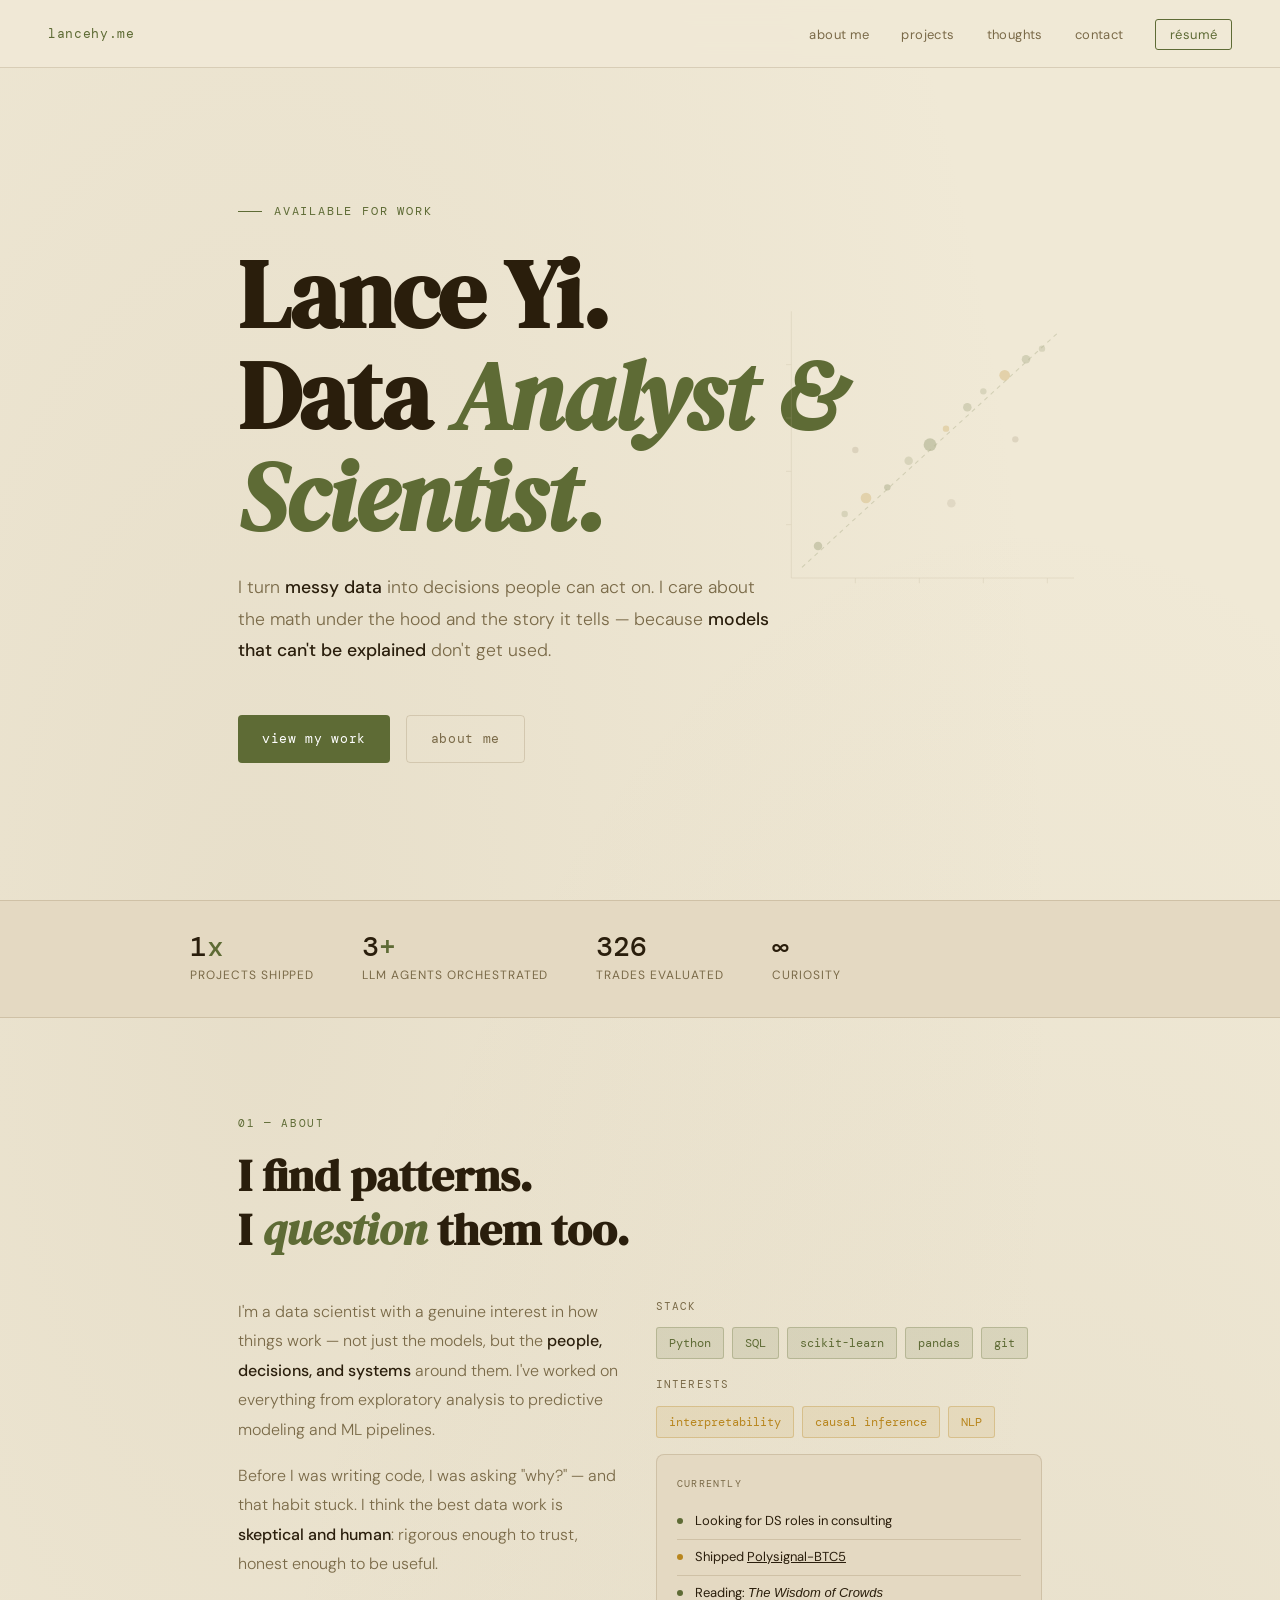
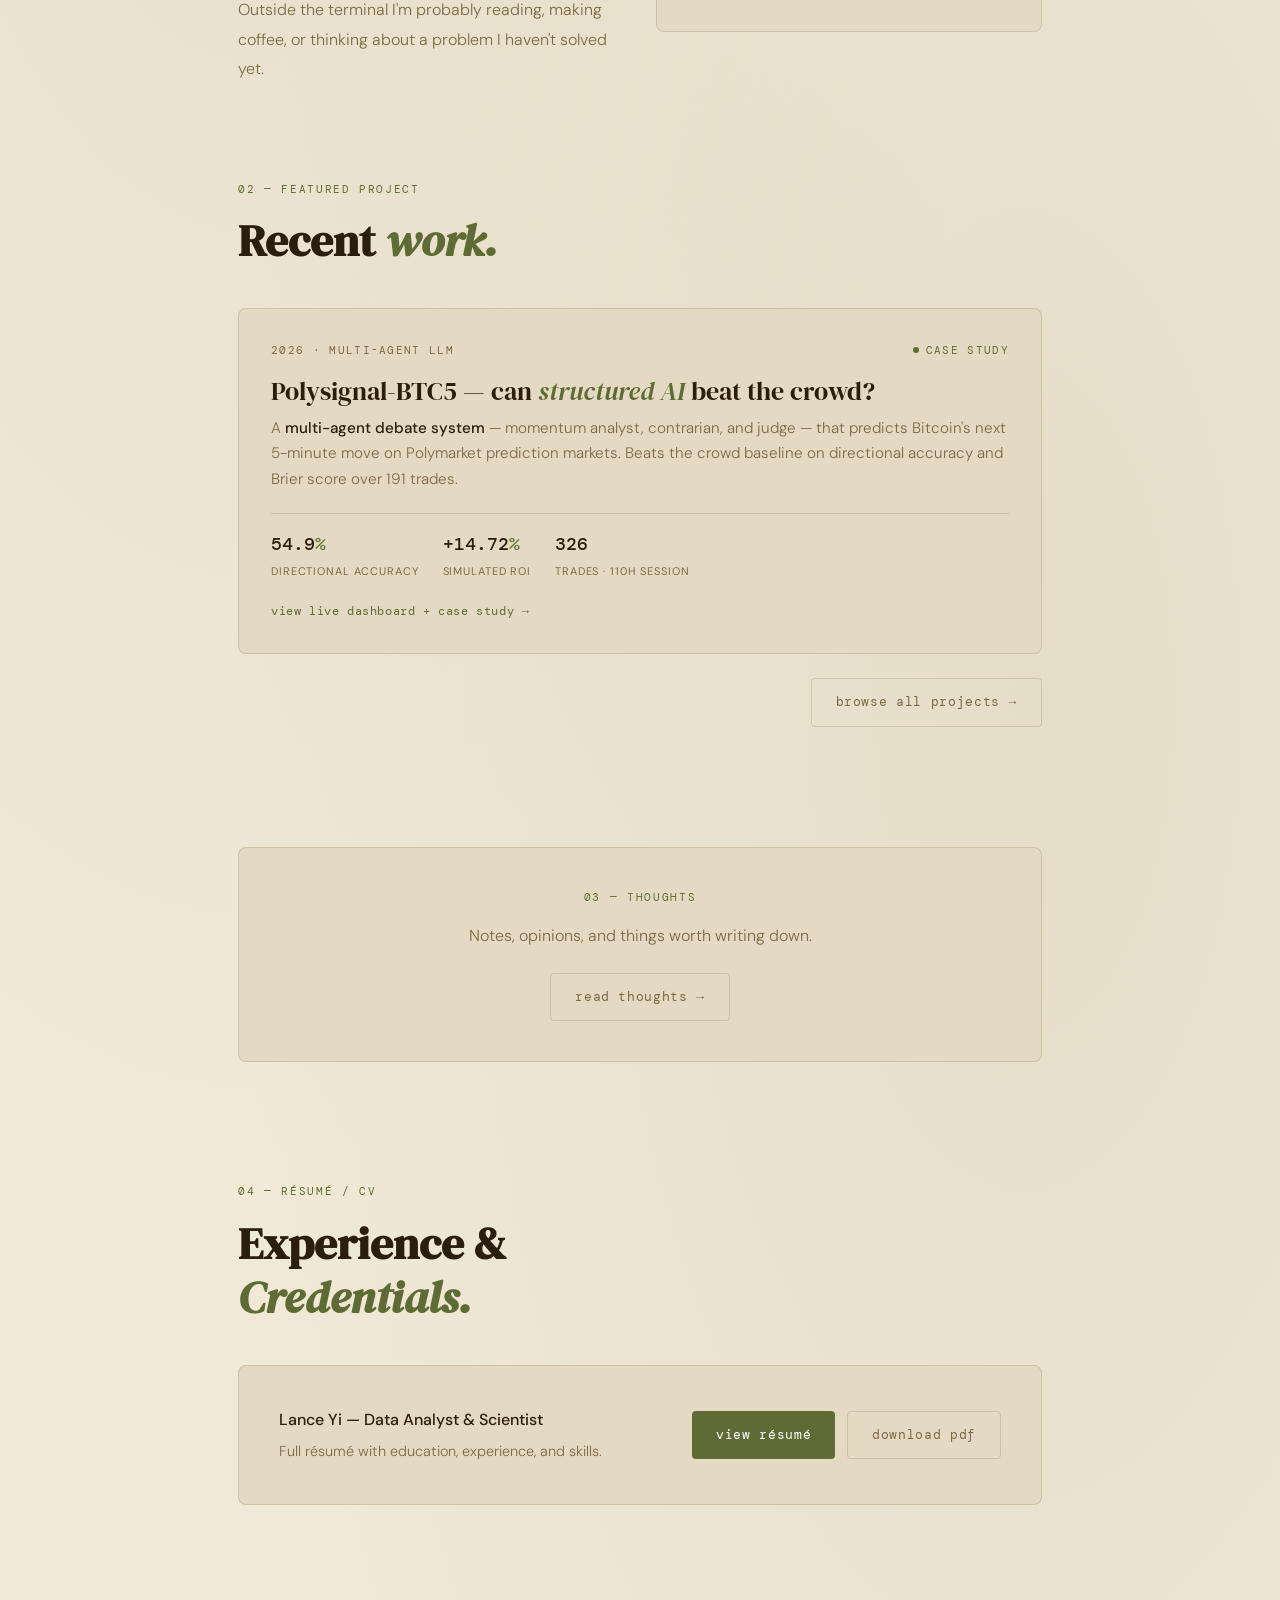
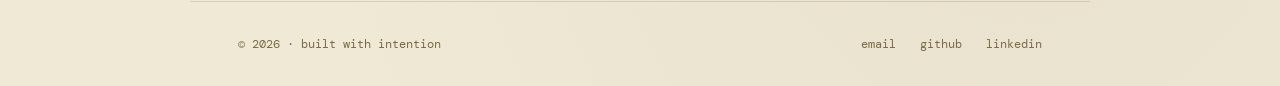
==== commit 473cfb66: "Polysingal-BTC5" ====
--- a/index.html
+++ b/index.html
@@ -71,16 +71,16 @@
 <div class="stats-strip">
   <div class="stats-inner">
     <div class="stat">
-      <span class="stat-num">0<span>x</span></span>
+      <span class="stat-num">1<span>x</span></span>
       <span class="stat-label">projects shipped</span>
     </div>
     <div class="stat">
-      <span class="stat-num">0<span>+</span></span>
-      <span class="stat-label">models built</span>
-    </div>
-    <div class="stat">
-      <span class="stat-num">0<span>k</span></span>
-      <span class="stat-label">rows wrangled</span>
+      <span class="stat-num">3<span>+</span></span>
+      <span class="stat-label">llm agents orchestrated</span>
+    </div>
+    <div class="stat">
+      <span class="stat-num">326</span>
+      <span class="stat-label">trades evaluated</span>
     </div>
     <div class="stat">
       <span class="stat-num">∞</span>
@@ -141,11 +141,11 @@
         </div>
         <div class="currently-item">
           <div class="dot amber"></div>
-          <span>Building this site</span>
+          <span>Shipped <a href="projects/polysignal/" style="color:inherit; text-decoration: underline;">Polysignal-BTC5</a></span>
         </div>
         <div class="currently-item">
           <div class="dot"></div>
-          <span>Reading: placeholder book</span>
+          <span>Reading: <em>The Wisdom of Crowds</em></span>
         </div>
       </div>
     </div>
@@ -154,14 +154,39 @@
 
 <!-- PROJECTS TEASER -->
 <section class="section fade-up" id="projects" style="padding-top: 0;">
-  <div style="border: 1px solid var(--border); border-radius: 8px; padding: 2.5rem; text-align: center; background: var(--surface);">
-    <div class="section-tag" style="display: block;">02 — projects</div>
-    <p style="color: var(--muted); font-size: 1rem; margin-top: 0.5rem; font-weight: 300;">
-      Coming soon — case studies, notebooks, and write-ups.
+  <div class="section-tag">02 — featured project</div>
+  <h2 class="section-title">Recent <em>work.</em></h2>
+
+  <a class="project-card" href="projects/polysignal/">
+    <div class="project-card-meta">
+      <span>2026 · multi-agent llm</span>
+      <span class="pc-status">case study</span>
+    </div>
+    <h3>Polysignal-BTC5 — can <em>structured AI</em> beat the crowd?</h3>
+    <p class="project-card-desc">
+      A <strong>multi-agent debate system</strong> — momentum analyst, contrarian, and judge —
+      that predicts Bitcoin's next 5-minute move on Polymarket prediction markets. Beats the
+      crowd baseline on directional accuracy and Brier score over 191 trades.
     </p>
-    <div style="margin-top: 1.5rem;">
-      <a href="projects/" class="btn btn-outline">browse projects →</a>
-    </div>
+    <div class="project-card-stats">
+      <div class="project-card-stat">
+        <span class="pcs-num">54.9<span>%</span></span>
+        <span class="pcs-label">directional accuracy</span>
+      </div>
+      <div class="project-card-stat">
+        <span class="pcs-num">+14.72<span>%</span></span>
+        <span class="pcs-label">simulated roi</span>
+      </div>
+      <div class="project-card-stat">
+        <span class="pcs-num">326</span>
+        <span class="pcs-label">trades · 110h session</span>
+      </div>
+    </div>
+    <div class="project-card-foot">view live dashboard + case study →</div>
+  </a>
+
+  <div style="margin-top: 1.5rem; text-align: right;">
+    <a href="projects/" class="btn btn-outline">browse all projects →</a>
   </div>
 </section>
 
--- a/assets/css/style.css
+++ b/assets/css/style.css
@@ -324,6 +324,810 @@
   transform: translateY(0);
 }
 
+/* PROJECT CARD (used on projects index + home featured) */
+.project-card {
+  display: block;
+  border: 1px solid var(--border);
+  border-radius: 8px;
+  background: var(--surface);
+  padding: 2rem;
+  text-decoration: none;
+  color: inherit;
+  transition: transform 0.2s, border-color 0.2s, box-shadow 0.2s;
+  margin-bottom: 1.5rem;
+}
+.project-card:hover {
+  transform: translateY(-2px);
+  border-color: rgba(94,107,53,0.45);
+  box-shadow: 0 8px 24px rgba(60,45,15,0.06);
+}
+.project-card-meta {
+  display: flex;
+  align-items: center;
+  justify-content: space-between;
+  font-family: var(--mono);
+  font-size: 11px;
+  color: var(--muted);
+  letter-spacing: 0.12em;
+  text-transform: uppercase;
+  margin-bottom: 1rem;
+}
+.project-card-meta .pc-status {
+  color: var(--accent);
+  display: inline-flex; align-items: center; gap: 0.4rem;
+}
+.project-card-meta .pc-status::before {
+  content: '';
+  display: inline-block;
+  width: 6px; height: 6px;
+  border-radius: 50%;
+  background: var(--accent);
+}
+.project-card h3 {
+  font-family: var(--serif);
+  font-size: 1.65rem;
+  line-height: 1.2;
+  color: var(--text);
+  margin-bottom: 0.5rem;
+  font-weight: 400;
+}
+.project-card h3 em { color: var(--accent); font-style: italic; }
+.project-card-desc {
+  font-size: 0.95rem;
+  color: var(--muted);
+  line-height: 1.7;
+  font-weight: 300;
+  margin-bottom: 1.25rem;
+}
+.project-card-desc strong { color: var(--text); font-weight: 500; }
+.project-card-stats {
+  display: flex;
+  gap: 1.5rem;
+  flex-wrap: wrap;
+  padding-top: 1rem;
+  border-top: 1px solid var(--border);
+}
+.project-card-stat {
+  display: flex; flex-direction: column; gap: 0.15rem;
+}
+.project-card-stat .pcs-num {
+  font-family: var(--mono);
+  font-size: 1.1rem;
+  color: var(--text);
+  font-weight: 500;
+}
+.project-card-stat .pcs-num span { color: var(--accent); }
+.project-card-stat .pcs-label {
+  font-size: 11px;
+  color: var(--muted);
+  letter-spacing: 0.08em;
+  text-transform: uppercase;
+}
+.project-card-foot {
+  margin-top: 1.25rem;
+  font-family: var(--mono);
+  font-size: 12px;
+  color: var(--accent);
+  letter-spacing: 0.05em;
+}
+
+/* CASE STUDY PAGE */
+.case-study {
+  max-width: 900px;
+  margin: 0 auto;
+  padding: 8rem 3rem 4rem;
+}
+.case-back {
+  font-family: var(--mono);
+  font-size: 12px;
+  color: var(--muted);
+  text-decoration: none;
+  letter-spacing: 0.05em;
+  display: inline-block;
+  margin-bottom: 2rem;
+  transition: color 0.2s;
+}
+.case-back:hover { color: var(--accent); }
+
+.case-eyebrow {
+  font-family: var(--mono);
+  font-size: 11px;
+  color: var(--accent);
+  letter-spacing: 0.15em;
+  text-transform: uppercase;
+  margin-bottom: 1rem;
+  display: flex;
+  align-items: center;
+  gap: 0.75rem;
+  flex-wrap: wrap;
+}
+.case-eyebrow .ce-divider {
+  display: inline-block;
+  width: 24px; height: 1px;
+  background: var(--accent);
+}
+
+.case-title {
+  font-family: var(--serif);
+  font-size: clamp(2.4rem, 6vw, 4rem);
+  line-height: 1.1;
+  color: var(--text);
+  margin-bottom: 1.25rem;
+  letter-spacing: -0.01em;
+}
+.case-title em { color: var(--accent); font-style: italic; }
+
+.case-lede {
+  font-size: 1.15rem;
+  color: var(--muted);
+  line-height: 1.75;
+  max-width: 640px;
+  margin-bottom: 2rem;
+  font-weight: 300;
+}
+.case-lede strong { color: var(--text); font-weight: 500; }
+
+.case-tags {
+  display: flex;
+  gap: 0.5rem;
+  flex-wrap: wrap;
+  margin-bottom: 2.5rem;
+}
+
+.case-actions {
+  display: flex;
+  gap: 0.75rem;
+  flex-wrap: wrap;
+  margin-bottom: 4rem;
+}
+
+/* HEADLINE METRICS */
+.metric-row {
+  display: grid;
+  grid-template-columns: repeat(3, 1fr);
+  gap: 1rem;
+  margin-bottom: 4rem;
+}
+.metric-card {
+  background: var(--surface);
+  border: 1px solid var(--border);
+  border-radius: 8px;
+  padding: 1.5rem;
+  text-align: center;
+}
+.metric-card .mc-label {
+  font-family: var(--mono);
+  font-size: 11px;
+  color: var(--muted);
+  letter-spacing: 0.1em;
+  text-transform: uppercase;
+  margin-bottom: 0.75rem;
+}
+.metric-card .mc-num {
+  font-family: var(--serif);
+  font-size: 2.2rem;
+  color: var(--text);
+  line-height: 1;
+  margin-bottom: 0.4rem;
+}
+.metric-card .mc-num em { color: var(--accent); font-style: italic; }
+.metric-card .mc-baseline {
+  font-family: var(--mono);
+  font-size: 11px;
+  color: var(--muted);
+}
+.metric-card.accent .mc-num { color: var(--accent); }
+.metric-card.amber .mc-num { color: var(--amber); }
+
+/* CASE SECTIONS */
+.case-section {
+  margin-bottom: 3.5rem;
+}
+.case-section h2 {
+  font-family: var(--serif);
+  font-size: 1.85rem;
+  color: var(--text);
+  margin-bottom: 1rem;
+  font-weight: 400;
+}
+.case-section h2 em { color: var(--accent); font-style: italic; }
+.case-section h3 {
+  font-family: var(--mono);
+  font-size: 12px;
+  color: var(--accent);
+  letter-spacing: 0.12em;
+  text-transform: uppercase;
+  margin-top: 1.5rem;
+  margin-bottom: 0.75rem;
+  font-weight: 500;
+}
+.case-section p {
+  font-size: 1rem;
+  color: var(--muted);
+  line-height: 1.85;
+  margin-bottom: 1rem;
+  font-weight: 300;
+}
+.case-section p strong { color: var(--text); font-weight: 500; }
+.case-section ul {
+  list-style: none;
+  padding-left: 0;
+  margin-bottom: 1rem;
+}
+.case-section ul li {
+  position: relative;
+  padding-left: 1.5rem;
+  color: var(--muted);
+  font-weight: 300;
+  line-height: 1.85;
+  margin-bottom: 0.5rem;
+}
+.case-section ul li::before {
+  content: '';
+  position: absolute;
+  left: 0; top: 0.85rem;
+  width: 6px; height: 1px;
+  background: var(--accent);
+}
+.case-section ul li strong { color: var(--text); font-weight: 500; }
+
+/* TABLES */
+.case-table-wrap { overflow-x: auto; margin-bottom: 1rem; }
+.case-table {
+  width: 100%;
+  border-collapse: collapse;
+  font-size: 14px;
+  border: 1px solid var(--border);
+  border-radius: 6px;
+  overflow: hidden;
+}
+.case-table th, .case-table td {
+  padding: 0.85rem 1rem;
+  text-align: left;
+  border-bottom: 1px solid var(--border);
+  color: var(--muted);
+  font-weight: 300;
+}
+.case-table th {
+  background: var(--surface2);
+  color: var(--text);
+  font-family: var(--mono);
+  font-size: 11px;
+  letter-spacing: 0.1em;
+  text-transform: uppercase;
+  font-weight: 500;
+}
+.case-table tr:last-child td { border-bottom: none; }
+.case-table td strong { color: var(--text); font-weight: 500; }
+.case-table .num { font-family: var(--mono); }
+.case-table .accent { color: var(--accent); font-weight: 500; }
+
+/* ARCHITECTURE DIAGRAM */
+.arch-diagram {
+  background: var(--surface);
+  border: 1px solid var(--border);
+  border-radius: 8px;
+  padding: 2rem 1.5rem;
+  margin-bottom: 1.5rem;
+}
+.arch-diagram svg { width: 100%; height: auto; display: block; }
+
+/* DEBATE FLOW */
+.debate-flow {
+  display: grid;
+  grid-template-columns: repeat(3, 1fr);
+  gap: 1rem;
+  margin-bottom: 1rem;
+}
+.debate-round {
+  background: var(--surface);
+  border: 1px solid var(--border);
+  border-radius: 8px;
+  padding: 1.25rem;
+}
+.debate-round .dr-num {
+  font-family: var(--mono);
+  font-size: 11px;
+  color: var(--accent);
+  letter-spacing: 0.12em;
+  text-transform: uppercase;
+  margin-bottom: 0.5rem;
+}
+.debate-round .dr-title {
+  font-family: var(--serif);
+  font-size: 1.1rem;
+  color: var(--text);
+  margin-bottom: 0.75rem;
+}
+.debate-round ul { margin: 0; }
+.debate-round ul li { padding-left: 1rem; font-size: 13px; }
+.debate-round ul li::before { top: 0.7rem; }
+
+/* PDF EMBED */
+.pdf-embed {
+  background: var(--surface);
+  border: 1px solid var(--border);
+  border-radius: 8px;
+  padding: 0.75rem;
+  margin-bottom: 1rem;
+}
+.pdf-embed embed,
+.pdf-embed iframe {
+  width: 100%;
+  height: 640px;
+  border: none;
+  border-radius: 4px;
+  display: block;
+}
+.pdf-embed-foot {
+  display: flex;
+  justify-content: space-between;
+  align-items: center;
+  padding: 0.75rem 0.25rem 0.25rem;
+  font-family: var(--mono);
+  font-size: 11px;
+  color: var(--muted);
+  letter-spacing: 0.05em;
+}
+.pdf-embed-foot a {
+  color: var(--accent);
+  text-decoration: none;
+}
+.pdf-embed-foot a:hover { text-decoration: underline; }
+
+/* QUOTE */
+.case-quote {
+  border-left: 2px solid var(--accent);
+  padding: 0.5rem 0 0.5rem 1.5rem;
+  margin: 1.5rem 0;
+  font-family: var(--serif);
+  font-style: italic;
+  font-size: 1.15rem;
+  color: var(--text);
+  line-height: 1.6;
+}
+.case-quote cite {
+  display: block;
+  font-family: var(--mono);
+  font-style: normal;
+  font-size: 12px;
+  color: var(--muted);
+  margin-top: 0.5rem;
+  letter-spacing: 0.05em;
+}
+
+/* ============ LIVE DASHBOARD ============ */
+.ps-dash {
+  margin: 0 0 4rem;
+}
+
+/* Banner */
+.ps-dash-banner {
+  display: flex;
+  align-items: center;
+  justify-content: space-between;
+  background: linear-gradient(135deg, var(--surface) 0%, var(--surface2) 100%);
+  border: 1px solid var(--border);
+  border-radius: 10px;
+  padding: 1.25rem 1.5rem;
+  margin-bottom: 1.25rem;
+  flex-wrap: wrap;
+  gap: 1rem;
+}
+.ps-dash-brand {
+  font-family: var(--serif);
+  font-size: 1.6rem;
+  color: var(--text);
+  letter-spacing: -0.01em;
+  line-height: 1.1;
+}
+.ps-dash-sub {
+  font-family: var(--mono);
+  font-size: 11px;
+  color: var(--muted);
+  letter-spacing: 0.06em;
+  margin-top: 0.4rem;
+}
+.ps-dash-status { text-align: right; }
+.ps-pill {
+  display: inline-flex;
+  align-items: center;
+  gap: 0.45rem;
+  background: rgba(94,107,53,0.12);
+  border: 1px solid rgba(94,107,53,0.3);
+  color: var(--accent);
+  font-family: var(--mono);
+  font-size: 11px;
+  font-weight: 500;
+  padding: 0.35rem 0.85rem;
+  border-radius: 999px;
+  letter-spacing: 0.06em;
+  text-transform: uppercase;
+}
+.ps-pulse {
+  width: 7px; height: 7px;
+  border-radius: 50%;
+  background: var(--accent);
+  display: inline-block;
+  animation: ps-pulse 2.4s ease-in-out infinite;
+}
+@keyframes ps-pulse {
+  0%, 100% { opacity: 0.4; transform: scale(1); }
+  50%      { opacity: 1;   transform: scale(1.3); }
+}
+.ps-dash-asof {
+  font-family: var(--mono);
+  font-size: 11px;
+  color: var(--muted);
+  margin-top: 0.45rem;
+  letter-spacing: 0.04em;
+}
+
+/* KPI grid */
+.ps-kpi-grid {
+  display: grid;
+  grid-template-columns: repeat(6, 1fr);
+  gap: 0.75rem;
+  margin-bottom: 1.5rem;
+}
+.ps-kpi {
+  background: var(--surface);
+  border: 1px solid var(--border);
+  border-radius: 8px;
+  padding: 1rem 1.1rem;
+  transition: border-color 0.2s;
+}
+.ps-kpi:hover { border-color: rgba(94,107,53,0.35); }
+.ps-kpi-label {
+  font-family: var(--mono);
+  font-size: 10px;
+  color: var(--muted);
+  letter-spacing: 0.1em;
+  text-transform: uppercase;
+  margin-bottom: 0.6rem;
+}
+.ps-kpi-num {
+  font-family: var(--mono);
+  font-size: 1.35rem;
+  color: var(--text);
+  font-weight: 500;
+  letter-spacing: -0.01em;
+  line-height: 1.05;
+}
+.ps-kpi-num.accent { color: var(--accent); }
+.ps-kpi-delta {
+  font-family: var(--mono);
+  font-size: 11px;
+  color: var(--muted);
+  margin-top: 0.4rem;
+  letter-spacing: 0.04em;
+}
+.ps-kpi-delta.ps-up { color: var(--accent); }
+
+/* Panels */
+.ps-panel {
+  background: var(--surface);
+  border: 1px solid var(--border);
+  border-radius: 8px;
+  padding: 1.25rem 1.25rem 1rem;
+  margin-bottom: 1.25rem;
+}
+.ps-panel-head {
+  display: flex;
+  align-items: baseline;
+  justify-content: space-between;
+  border-bottom: 1px solid var(--border);
+  padding-bottom: 0.75rem;
+  margin-bottom: 1rem;
+  flex-wrap: wrap;
+  gap: 0.5rem;
+}
+.ps-panel-title {
+  font-family: var(--mono);
+  font-size: 11px;
+  color: var(--text);
+  letter-spacing: 0.1em;
+  text-transform: uppercase;
+  font-weight: 600;
+  opacity: 0.75;
+}
+.ps-panel-meta {
+  font-family: var(--mono);
+  font-size: 10px;
+  color: var(--muted);
+  letter-spacing: 0.06em;
+}
+.ps-panel-foot {
+  margin-top: 0.75rem;
+  font-size: 12px;
+  color: var(--muted);
+  font-style: italic;
+  font-weight: 300;
+}
+
+/* Balance chart */
+.ps-balance-chart {
+  width: 100%;
+  height: 240px;
+  display: block;
+}
+.ps-bal-line { fill: none; stroke: var(--accent); stroke-width: 1.6; stroke-linejoin: round; }
+.ps-bal-fill { fill: var(--accent); fill-opacity: 0.08; stroke: none; }
+.ps-grid    { stroke: var(--border); stroke-width: 0.5; stroke-dasharray: 2 4; }
+.ps-ref     { stroke: var(--muted); stroke-width: 0.7; stroke-dasharray: 4 4; opacity: 0.55; }
+.ps-ref-label {
+  fill: var(--muted);
+  font-family: 'DM Mono', monospace;
+  font-size: 10px;
+  text-anchor: end;
+  opacity: 0.7;
+}
+.ps-tick {
+  fill: var(--muted);
+  font-family: 'DM Mono', monospace;
+  font-size: 9px;
+  text-anchor: end;
+  opacity: 0.5;
+}
+.ps-dot { stroke: var(--bg); stroke-width: 1; }
+.ps-dot-win  { fill: var(--accent); }
+.ps-dot-loss { fill: var(--amber); }
+
+.ps-legend {
+  display: flex;
+  gap: 1.5rem;
+  font-family: var(--mono);
+  font-size: 10px;
+  color: var(--muted);
+  letter-spacing: 0.06em;
+  margin-top: 0.6rem;
+  padding-top: 0.6rem;
+  border-top: 1px dashed var(--border);
+}
+.ps-legend > span { display: inline-flex; align-items: center; gap: 0.4rem; }
+.ps-legend-dot {
+  width: 8px; height: 8px;
+  border-radius: 50%;
+  display: inline-block;
+}
+.ps-legend-dot.win  { background: var(--accent); }
+.ps-legend-dot.loss { background: var(--amber); }
+.ps-legend-line {
+  display: inline-block;
+  width: 18px; height: 2px;
+  background: var(--accent);
+  border-radius: 1px;
+}
+
+/* Three-up grid */
+.ps-three-up {
+  display: grid;
+  grid-template-columns: repeat(3, 1fr);
+  gap: 1rem;
+  margin-bottom: 1.25rem;
+}
+.ps-three-up .ps-panel { margin-bottom: 0; }
+
+/* Calibration bars */
+.ps-cal-block { display: flex; flex-direction: column; gap: 0.85rem; }
+.ps-cal-row {}
+.ps-cal-label {
+  font-family: var(--mono);
+  font-size: 11px;
+  color: var(--text);
+  margin-bottom: 0.4rem;
+  letter-spacing: 0.04em;
+  display: flex;
+  justify-content: space-between;
+  align-items: baseline;
+}
+.ps-cal-n { color: var(--muted); font-size: 10px; }
+.ps-cal-bars { display: flex; flex-direction: column; gap: 0.3rem; }
+.ps-cal-bar {
+  height: 18px;
+  border-radius: 3px;
+  position: relative;
+  display: flex; align-items: center;
+  padding: 0 0.5rem;
+  min-width: 6%;
+  transition: transform 0.2s;
+}
+.ps-cal-bar span {
+  font-family: var(--mono);
+  font-size: 9px;
+  color: #fff;
+  letter-spacing: 0.04em;
+  white-space: nowrap;
+  opacity: 0.95;
+}
+.ps-cal-bar.ps-cal-acc  { background: var(--accent); }
+.ps-cal-bar.ps-cal-conf { background: var(--amber); }
+.ps-cal-empty {
+  font-family: var(--mono);
+  font-size: 11px;
+  color: var(--muted);
+  font-style: italic;
+  padding: 0.25rem 0;
+}
+.ps-cal-legend {
+  display: flex;
+  gap: 1.25rem;
+  font-family: var(--mono);
+  font-size: 10px;
+  color: var(--muted);
+  margin-top: 0.85rem;
+  padding-top: 0.65rem;
+  border-top: 1px dashed var(--border);
+}
+.ps-cal-legend > span { display: inline-flex; align-items: center; gap: 0.4rem; }
+.ps-sw {
+  width: 10px; height: 10px; border-radius: 2px; display: inline-block;
+}
+.ps-sw.acc  { background: var(--accent); }
+.ps-sw.conf { background: var(--amber); }
+
+/* UP / DOWN bars */
+.ps-ud-block { display: flex; flex-direction: column; gap: 1rem; }
+.ps-ud-row {}
+.ps-ud-label {
+  font-family: var(--mono);
+  font-size: 11px;
+  color: var(--text);
+  margin-bottom: 0.45rem;
+  display: flex;
+  justify-content: space-between;
+  letter-spacing: 0.04em;
+}
+.ps-ud-acc {
+  color: var(--accent);
+  font-weight: 500;
+}
+.ps-ud-bar-stack {
+  display: flex;
+  height: 28px;
+  border-radius: 4px;
+  overflow: hidden;
+  border: 1px solid var(--border);
+}
+.ps-ud-bar {
+  display: flex; align-items: center; justify-content: center;
+  font-family: var(--mono);
+  font-size: 11px;
+  color: #fff;
+  letter-spacing: 0.05em;
+  font-weight: 500;
+}
+.ps-ud-bar.ps-ud-win  { background: var(--accent); }
+.ps-ud-bar.ps-ud-loss { background: var(--amber); }
+
+/* Per-model bars */
+.ps-pm-block { display: flex; flex-direction: column; gap: 0.85rem; }
+.ps-pm-row {
+  display: grid;
+  grid-template-columns: 1fr 56px;
+  column-gap: 0.75rem;
+  row-gap: 0.35rem;
+  align-items: center;
+}
+.ps-pm-name {
+  grid-column: 1 / -1;
+  font-family: var(--mono);
+  font-size: 11px;
+  color: var(--text);
+  letter-spacing: 0.04em;
+  display: flex;
+  justify-content: space-between;
+  align-items: baseline;
+  gap: 0.5rem;
+}
+.ps-pm-meta { color: var(--muted); font-size: 10px; font-weight: 400; }
+.ps-pm-bar-track {
+  position: relative;
+  height: 18px;
+  background: rgba(120,95,55,0.08);
+  border-radius: 3px;
+  overflow: hidden;
+  grid-column: 1;
+}
+.ps-pm-bar {
+  height: 100%;
+  border-radius: 3px;
+}
+.ps-pm-bar.pm-good { background: var(--accent); }
+.ps-pm-bar.pm-mid  { background: var(--amber); }
+.ps-pm-bar.pm-low  { background: #B85A2B; }
+.ps-pm-baseline {
+  position: absolute;
+  top: 0; bottom: 0;
+  left: 50%;
+  width: 1px;
+  background: var(--muted);
+  opacity: 0.55;
+}
+.ps-pm-pct {
+  grid-column: 2;
+  font-family: var(--mono);
+  font-size: 12px;
+  color: var(--text);
+  text-align: right;
+  font-weight: 500;
+}
+
+/* Trade table specifics */
+.ps-trade-table .dir-pill {
+  display: inline-block;
+  font-family: var(--mono);
+  font-size: 10px;
+  font-weight: 600;
+  letter-spacing: 0.06em;
+  padding: 0.2rem 0.55rem;
+  border-radius: 3px;
+}
+.ps-trade-table .dir-up {
+  background: rgba(94,107,53,0.15);
+  color: var(--accent);
+  border: 1px solid rgba(94,107,53,0.3);
+}
+.ps-trade-table .dir-down {
+  background: rgba(184,134,30,0.15);
+  color: var(--amber);
+  border: 1px solid rgba(184,134,30,0.3);
+}
+.ps-trade-table .pnl-win  { color: var(--accent); font-weight: 500; }
+.ps-trade-table .pnl-loss { color: #B85A2B; }
+
+.ps-dash-note {
+  font-family: var(--mono);
+  font-size: 11px;
+  color: var(--muted);
+  line-height: 1.7;
+  background: var(--surface);
+  border: 1px dashed var(--border);
+  border-radius: 8px;
+  padding: 1rem 1.25rem;
+  letter-spacing: 0.02em;
+}
+.ps-dash-note strong { color: var(--text); font-weight: 500; }
+.ps-dash-note code {
+  background: rgba(120,95,55,0.1);
+  padding: 0.1rem 0.4rem;
+  border-radius: 3px;
+  font-size: 10px;
+  color: var(--accent);
+}
+
+/* Section divider for case study */
+.case-divider {
+  border: none;
+  border-top: 1px solid var(--border);
+  margin: 3rem 0;
+}
+.case-divider-label {
+  display: flex;
+  align-items: center;
+  gap: 1rem;
+  margin: 3rem 0 2rem;
+}
+.case-divider-label::before,
+.case-divider-label::after {
+  content: '';
+  flex: 1;
+  height: 1px;
+  background: var(--border);
+}
+.case-divider-label span {
+  font-family: var(--mono);
+  font-size: 11px;
+  color: var(--muted);
+  letter-spacing: 0.15em;
+  text-transform: uppercase;
+}
+
+@media (max-width: 1024px) {
+  .ps-kpi-grid { grid-template-columns: repeat(3, 1fr); }
+  .ps-three-up { grid-template-columns: 1fr; }
+}
+
 @media (max-width: 680px) {
   nav { padding: 1rem 1.5rem; }
   .hero, .section, .page-hero { padding-left: 1.5rem; padding-right: 1.5rem; }
@@ -332,4 +1136,12 @@
   .about-grid { grid-template-columns: 1fr; }
   .hero-decoration { display: none; }
   footer { padding: 1.5rem; }
-}
+  .case-study { padding: 7rem 1.5rem 3rem; }
+  .metric-row { grid-template-columns: 1fr; gap: 0.75rem; }
+  .debate-flow { grid-template-columns: 1fr; }
+  .pdf-embed embed, .pdf-embed iframe { height: 480px; }
+  .ps-kpi-grid { grid-template-columns: repeat(2, 1fr); }
+  .ps-balance-chart { height: 180px; }
+  .ps-dash-banner { flex-direction: column; align-items: flex-start; }
+  .ps-dash-status { text-align: left; }
+}
